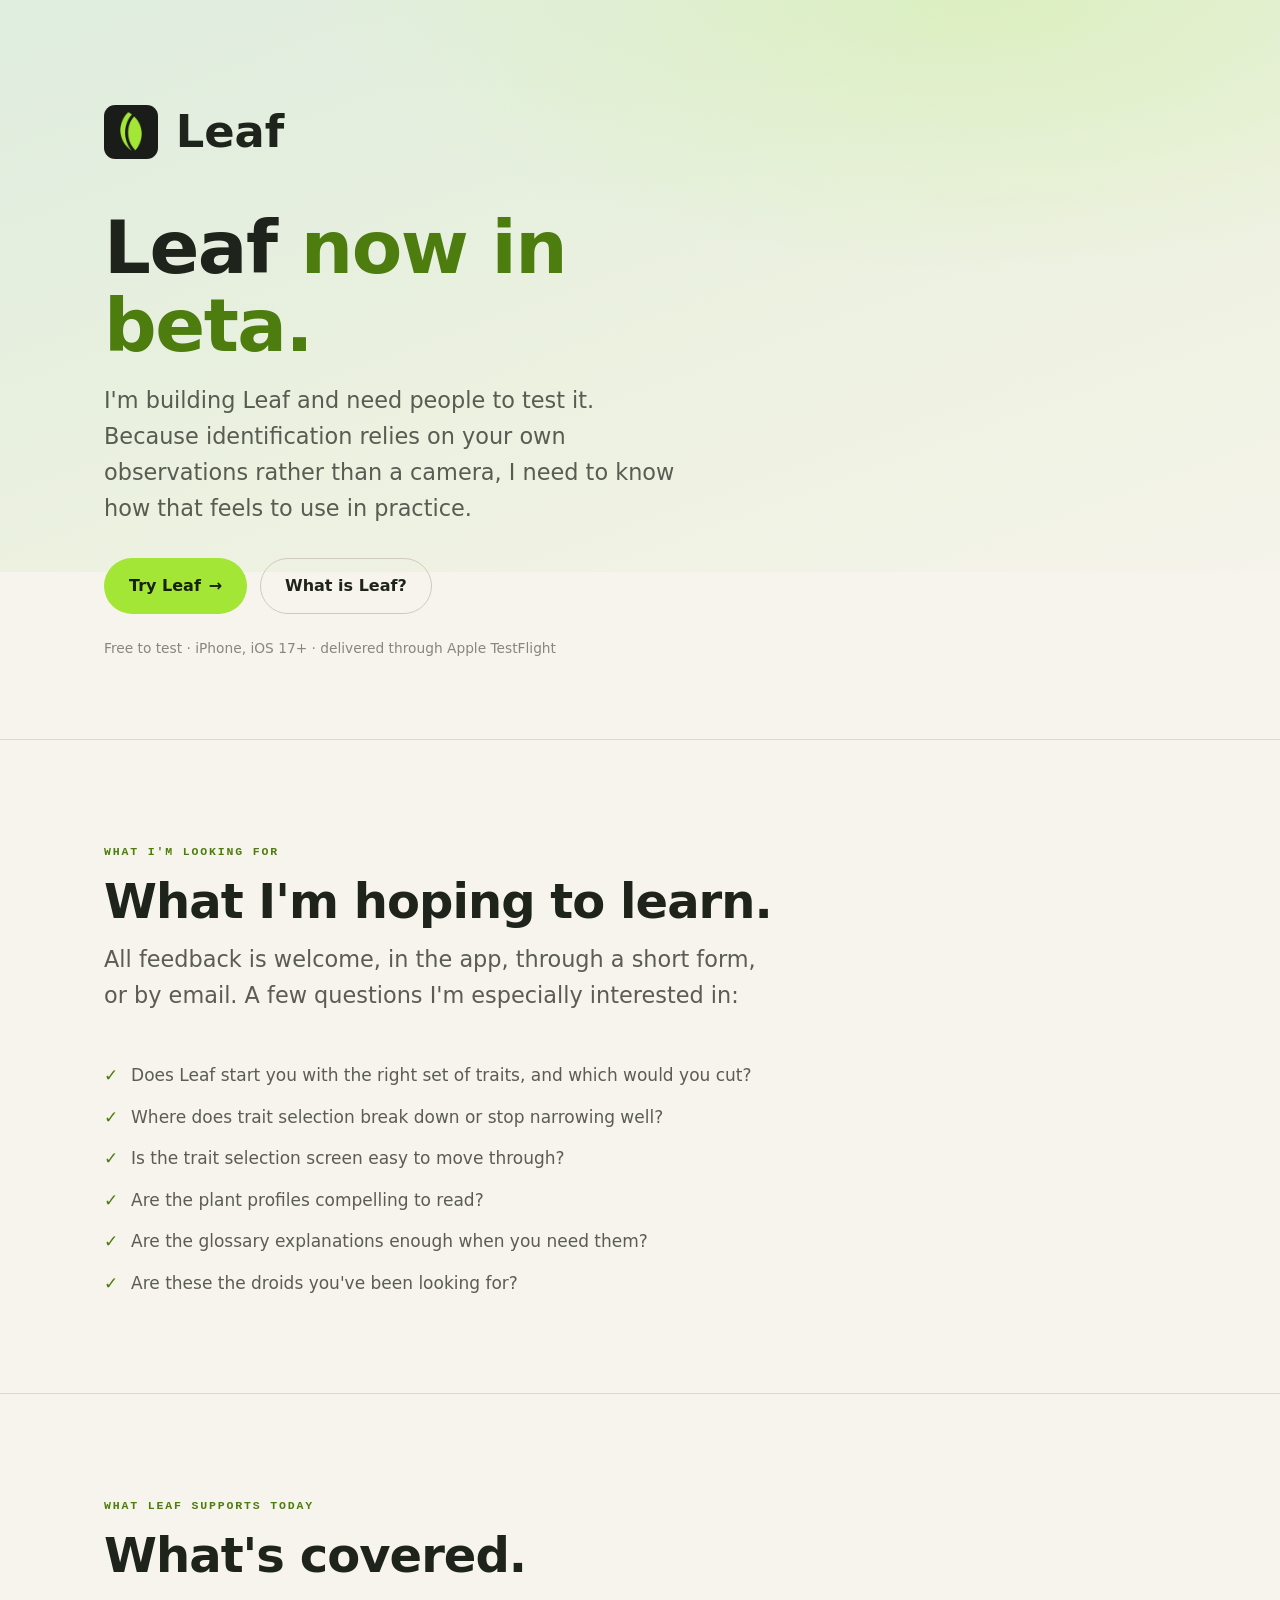
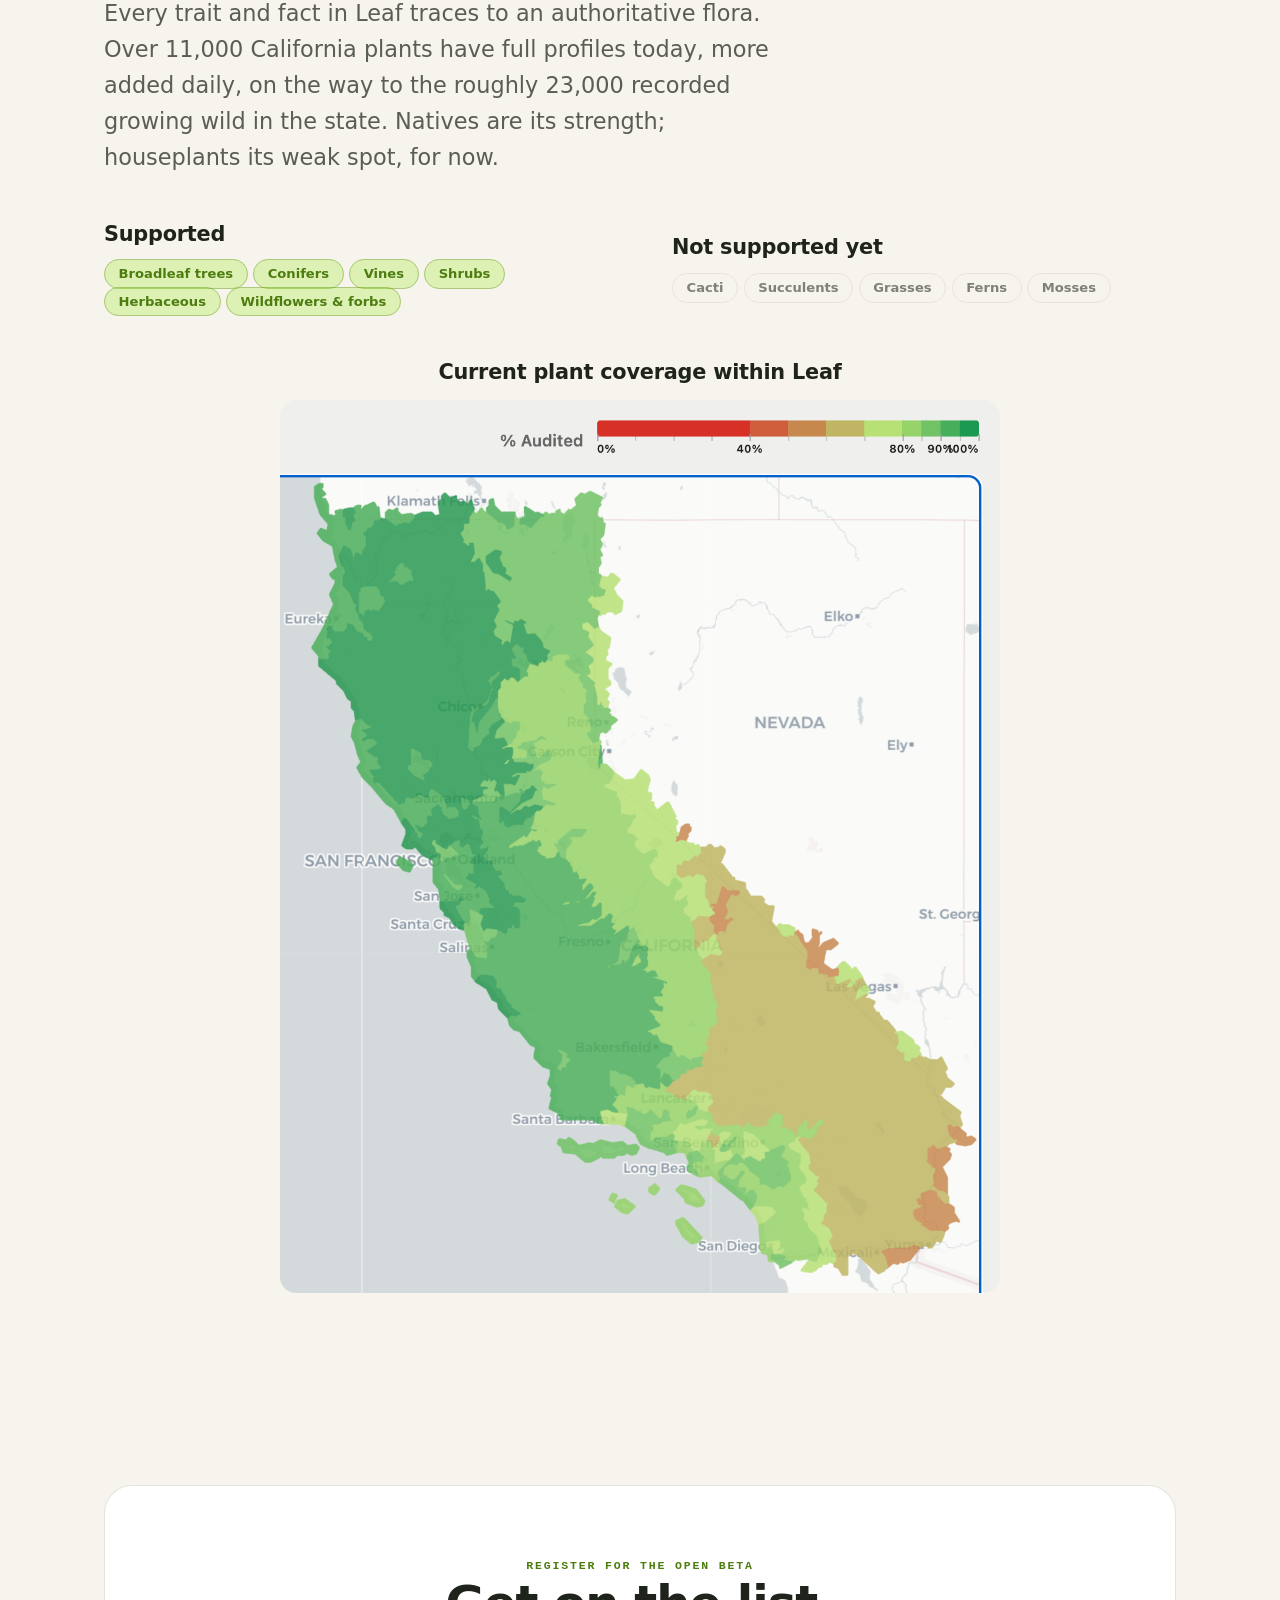
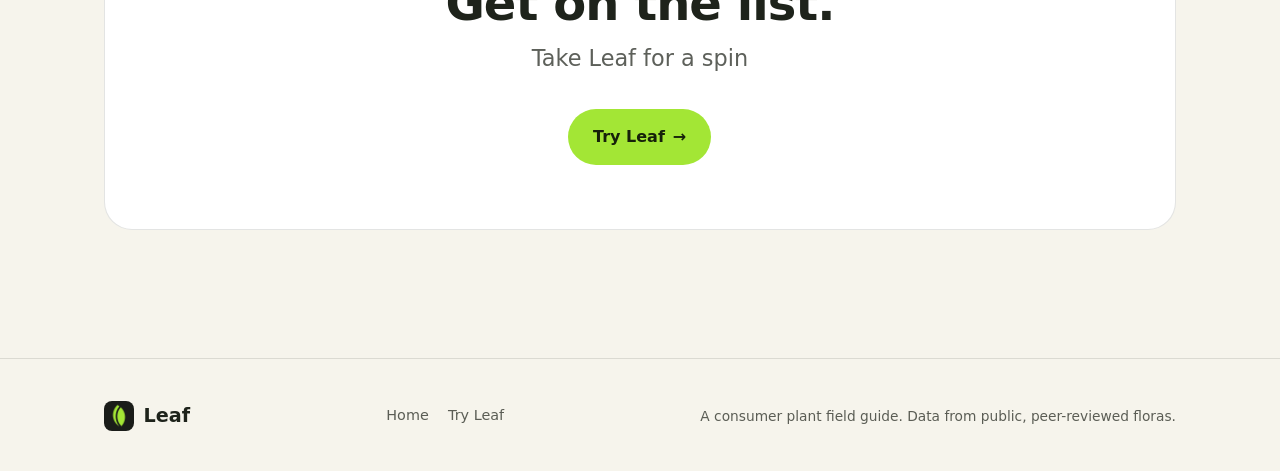
==== beta.html @ 756c7b7b "Update title and call-to-action on beta page" ====
<!doctype html>
<html lang="en">
<head>
<meta charset="utf-8">
<meta name="viewport" content="width=device-width, initial-scale=1">
<title>Leaf Beta</title>
<meta name="description" content="The Leaf beta program. Closed beta is underway now; register for the open beta to be among the first to try Leaf, the location-first plant field guide for California.">
<meta property="og:title" content="Leaf Beta">
<meta property="og:type" content="website">
<link rel="icon" href="leaf-icon.png">
<link rel="apple-touch-icon" href="leaf-icon.png">
<link rel="stylesheet" href="style.css">
</head>
<body>

<header class="hero">
  <div class="wrap">
    <div class="hero-copy" style="max-width: 62ch;">
      <a class="brand hero-brand" href="index.html"><img src="leaf-icon.png" alt=""> Leaf</a>
      <h1>Leaf <span class="em">now in beta.</span></h1>
      <p class="lede">I'm building Leaf and need people to test it. Because identification relies on your own observations rather than a camera, I need to know how that feels to use in practice.</p>
      <div class="hero-cta">
        <a class="btn btn-primary" href="https://forms.gle/doxMxGXL4VbNK1e19" target="_blank" rel="noopener">Try Leaf <span class="arrow">&rarr;</span></a>
        <a class="btn btn-ghost" href="index.html">What is Leaf?</a>
      </div>
      <p class="hero-note">Free to test &middot; iPhone, iOS 17+ &middot; delivered through Apple TestFlight</p>
    </div>
  </div>
</header>




<hr class="divider">

<!-- WHAT I'M LOOKING FOR -->
<section class="section">
  <div class="wrap">
    <div class="section-head reveal">
      <span class="eyebrow">What I'm looking for</span>
      <h2>What I'm hoping to learn.</h2>
      <p class="lede">All feedback is welcome, in the app, through a short form, or by email. A few questions I'm especially interested in:</p>
    </div>
    <ul class="badge-list reveal">
      <li><span class="tick">&#10003;</span> Does Leaf start you with the right set of traits, and which would you cut?</li>
      <li><span class="tick">&#10003;</span> Where does trait selection break down or stop narrowing well?</li>
      <li><span class="tick">&#10003;</span> Is the trait selection screen easy to move through?</li>
      <li><span class="tick">&#10003;</span> Are the plant profiles compelling to read?</li>
      <li><span class="tick">&#10003;</span> Are the glossary explanations enough when you need them?</li>
      <li><span class="tick">&#10003;</span> Are these the droids you've been looking for?</li>
    </ul>
  </div>
</section>

<hr class="divider">

<!-- WHAT LEAF SUPPORTS -->
<section class="section">
  <div class="wrap">
    <div class="section-head reveal">
      <span class="eyebrow">What Leaf supports today</span>
      <h2>What's covered.</h2>
      <p class="lede">Every trait and fact in Leaf traces to an authoritative flora. Over 11,000 California plants have full profiles today, more added daily, on the way to the roughly 23,000 recorded growing wild in the state. Natives are its strength; houseplants its weak spot, for now.</p>
    </div>
    <div class="split">
      <div class="reveal">
        <h3 style="margin-bottom: 0.9rem;">Supported</h3>
        <div class="tags">
          <span class="tag on">Broadleaf trees</span>
          <span class="tag on">Conifers</span>
          <span class="tag on">Vines</span>
          <span class="tag on">Shrubs</span>
          <span class="tag on">Herbaceous</span>
          <span class="tag on">Wildflowers &amp; forbs</span>
        </div>
      </div>
      <div class="reveal">
        <h3 style="margin-bottom: 0.9rem;">Not supported yet</h3>
        <div class="tags">
          <span class="tag off">Cacti</span>
          <span class="tag off">Succulents</span>
          <span class="tag off">Grasses</span>
          <span class="tag off">Ferns</span>
          <span class="tag off">Mosses</span>
        </div>
      </div>
    </div>

    <div class="reveal" style="margin-top: 3rem; text-align: center;">
      <h3 style="margin-bottom: 1rem;">Current plant coverage within Leaf</h3>
      <img src="Leaf-coverage-July23.png" alt="Map of current Leaf plant coverage across California" style="max-width: 720px; width: 100%; margin: 0 auto; border-radius: 16px;">
    </div>
  </div>
</section>

<!-- REGISTER CTA -->
<section class="section cta-band">
  <div class="wrap">
    <div class="inner reveal">
      <span class="eyebrow">Register for the open beta</span>
      <h2>Get on the list.</h2>
      <p class="lede">Take Leaf for a spin</p>
      <div class="hero-cta">
        <a class="btn btn-primary" href="https://forms.gle/doxMxGXL4VbNK1e19" target="_blank" rel="noopener">Try Leaf <span class="arrow">&rarr;</span></a>
      </div>
    </div>
  </div>
</section>

<footer class="footer">
  <div class="wrap">
    <a class="brand" href="index.html"><img src="leaf-icon.png" alt="Leaf"> Leaf</a>
    <div class="flinks">
      <a href="index.html">Home</a>
      <a href="https://forms.gle/doxMxGXL4VbNK1e19" target="_blank" rel="noopener">Try Leaf</a>
    </div>
    <span class="muted">A consumer plant field guide. Data from public, peer-reviewed floras.</span>
  </div>
</footer>

<script>
  const io = new IntersectionObserver((entries) => {
    entries.forEach(e => { if (e.isIntersecting) { e.target.classList.add('in'); io.unobserve(e.target); } });
  }, { threshold: 0.12 });
  document.querySelectorAll('.reveal').forEach(el => io.observe(el));
</script>
</body>
</html>
---- style.css ----
/* Leaf — Verdant design system, web edition, light theme.
   Palette drawn from the app's DESIGN.md (Deep Loam / Unbleached Paper / Lime),
   inverted: Unbleached Paper background, Deep Loam ink. */

:root {
  --loam: #f6f4ec;          /* Unbleached Paper - background */
  --loam-2: #f6f4ec00;      /* transparent helper */
  --moss: #ffffff;          /* surface */
  --moss-2: #efece1;        /* elevated */
  --paper: #1e231b;         /* Deep Loam - text */
  --paper-70: rgba(30, 35, 27, 0.72);
  --paper-46: rgba(30, 35, 27, 0.52);
  --lime: #a3e635;          /* accent fills */
  --lime-ink: #16210a;      /* text on lime */
  --fern: #4d7c0f;          /* accent text on light */
  --border: #cfcaba;
  --border-soft: rgba(30, 35, 27, 0.12);

  /* Place-hero gradient, lightened to a sage wash */
  --teal-1: #dcebdf;
  --teal-2: #e4efe1;
  --teal-3: #ecf1e2;

  /* semantic attribute tones */
  --native: #a3e635;
  --flowering: #d98fc0;
  --edible: #8fb07a;
  --medicinal: #b47bd4;
  --invasive: #e0a23c;
  --rare: #7c94c8;

  --maxw: 1120px;
  --radius: 28px;
  --radius-sm: 18px;

  --display: ui-rounded, "SF Pro Rounded", -apple-system, system-ui, "Segoe UI", sans-serif;
  --body: -apple-system, BlinkMacSystemFont, system-ui, "Segoe UI", Roboto, Helvetica, sans-serif;
}

* { box-sizing: border-box; margin: 0; padding: 0; }
html { scroll-behavior: smooth; -webkit-text-size-adjust: 100%; }

body {
  font-family: var(--body);
  background: var(--loam);
  color: var(--paper);
  line-height: 1.6;
  font-size: 17px;
  -webkit-font-smoothing: antialiased;
  overflow-x: hidden;
}

@media (prefers-reduced-motion: reduce) {
  html { scroll-behavior: auto; }
  .reveal { opacity: 1 !important; transform: none !important; }
}

a { color: inherit; text-decoration: none; }
img { max-width: 100%; display: block; }

.wrap { width: 100%; max-width: var(--maxw); margin: 0 auto; padding: 0 24px; }

/* ---------- type ---------- */
h1, h2, h3, .display { font-family: var(--display); font-weight: 700; letter-spacing: -0.02em; line-height: 1.05; }
h1 { font-size: clamp(2.6rem, 7vw, 4.6rem); }
h2 { font-size: clamp(2rem, 4.5vw, 3rem); }
h3 { font-size: 1.3rem; letter-spacing: -0.01em; }
.eyebrow {
  font-family: ui-monospace, "SF Mono", Menlo, monospace;
  font-size: 0.72rem; font-weight: 600; letter-spacing: 0.16em; text-transform: uppercase;
  color: var(--fern);
}
.lede { font-size: clamp(1.1rem, 2.3vw, 1.4rem); color: var(--paper-70); max-width: 60ch; }
.muted { color: var(--paper-70); }
.prose { max-width: 62ch; }
.prose p + p { margin-top: 1rem; }

/* ---------- buttons ---------- */
.btn {
  display: inline-flex; align-items: center; gap: 0.5rem;
  font-family: var(--display); font-weight: 600; font-size: 1rem;
  padding: 0.9rem 1.5rem; border-radius: 999px; border: 1px solid transparent;
  cursor: pointer; transition: transform 0.18s cubic-bezier(0.2,0.8,0.2,1), background 0.18s, border-color 0.18s;
  will-change: transform;
}
.btn:active { transform: scale(0.97); }
.btn-primary { background: var(--lime); color: var(--lime-ink); }
.btn-primary:hover { background: #b6f04f; }
.btn-ghost { background: transparent; color: var(--paper); border-color: var(--border); }
.btn-ghost:hover { border-color: var(--paper-46); }
.btn .arrow { transition: transform 0.18s; }
.btn:hover .arrow { transform: translateX(3px); }

/* ---------- brand ---------- */
.brand { display: flex; align-items: center; gap: 0.6rem; font-family: var(--display); font-weight: 700; font-size: 1.2rem; }
.brand img { width: 30px; height: 30px; border-radius: 8px; }
.hero-brand { width: fit-content; font-size: clamp(2rem, 5vw, 2.8rem); gap: 0.4em; margin-bottom: clamp(1.8rem, 4vw, 2.6rem); }
.hero-brand img { width: 1.2em; height: 1.2em; border-radius: 0.25em; }

/* ---------- hero ---------- */
.hero { position: relative; overflow: hidden; padding: clamp(3rem, 8vw, 6rem) 0 clamp(3rem, 7vw, 5rem); }
.hero::before {
  content: ""; position: absolute; inset: -20% -10% auto -10%; height: 720px; z-index: 0;
  background:
    radial-gradient(60% 55% at 72% 20%, rgba(163, 230, 53, 0.16), transparent 70%),
    linear-gradient(160deg, var(--teal-1), var(--teal-3) 60%, var(--loam));
  filter: saturate(115%);
}
.hero .wrap { position: relative; z-index: 1; display: grid; grid-template-columns: 1.15fr 0.85fr; gap: clamp(2rem, 5vw, 4rem); align-items: center; }
.hero-copy .eyebrow { display: inline-block; margin-bottom: 1.1rem; }
.hero-copy h1 { margin-bottom: 1.2rem; }
.hero-copy h1 .em { color: var(--fern); }
.hero-copy .lede { margin-bottom: 2rem; }
.hero-cta { display: flex; flex-wrap: wrap; gap: 0.8rem; }
.hero-note { margin-top: 1.4rem; font-size: 0.86rem; color: var(--paper-46); }
@media (max-width: 860px) {
  .hero .wrap { grid-template-columns: 1fr; }
  .hero-mock { order: -1; margin: 0 auto; }
}

/* ---------- phone mockup (CSS only) ---------- */
.hero-mock { justify-self: center; }
.phone {
  width: 268px; border-radius: 42px; padding: 12px;
  background: linear-gradient(#2c312a, #1c1f1a);
  box-shadow: 0 32px 64px -28px rgba(30, 35, 27, 0.4), 0 0 0 1px rgba(255,255,255,0.06) inset;
}
.phone-img { display: block; width: 100%; height: auto; border-radius: 30px; }
.phone-screen {
  border-radius: 32px; overflow: hidden; background: linear-gradient(170deg, var(--teal-1), var(--teal-3) 55%, #0c211d);
  padding: 22px 16px 16px; height: 540px; position: relative;
}
.phone-screen::after { content: ""; position: absolute; inset: 0; background: radial-gradient(70% 40% at 80% 8%, rgba(163,230,53,0.14), transparent 65%); }
.mock-loc { font-family: ui-monospace, monospace; font-size: 0.6rem; letter-spacing: 0.14em; color: rgba(242,240,233,0.55); text-transform: uppercase; }
.mock-h { font-family: var(--display); font-weight: 700; font-size: 1.35rem; margin: 4px 0 2px; }
.mock-sub { font-size: 0.72rem; color: rgba(242,240,233,0.6); margin-bottom: 14px; }
.mock-chips { display: flex; gap: 6px; flex-wrap: wrap; margin-bottom: 14px; }
.chip { font-size: 0.62rem; font-weight: 600; padding: 4px 9px; border-radius: 999px; background: rgba(255,255,255,0.08); color: rgba(242,240,233,0.85); }
.chip.on { background: var(--lime); color: var(--lime-ink); }
.mock-row { display: flex; align-items: center; gap: 10px; padding: 9px 10px; border-radius: 14px; background: rgba(255,255,255,0.055); margin-bottom: 7px; position: relative; z-index: 1; }
.mock-thumb { width: 34px; height: 34px; border-radius: 9px; flex: none; }
.mock-name { font-size: 0.78rem; font-weight: 600; }
.mock-latin { font-size: 0.64rem; font-style: italic; color: rgba(242,240,233,0.55); }
.mock-dot { width: 8px; height: 8px; border-radius: 50%; margin-left: auto; }

/* ---------- generic sections ---------- */
.section { padding: clamp(3.5rem, 8vw, 6rem) 0; }
.section-head { max-width: 62ch; margin-bottom: 3rem; }
.section-head .eyebrow { display: inline-block; margin-bottom: 0.9rem; }
.section-head h2 { margin-bottom: 1rem; }
.divider { border: none; border-top: 1px solid var(--border-soft); }

/* feature list — asymmetric, not identical cards */
.features { display: grid; grid-template-columns: repeat(2, 1fr); gap: 18px; }
.feature {
  background: var(--moss); border: 1px solid var(--border-soft); border-radius: var(--radius);
  padding: 1.8rem; position: relative; overflow: hidden;
}
.feature.wide { grid-column: 1 / -1; }
.feature .ficon {
  width: 46px; height: 46px; border-radius: 13px; display: grid; place-items: center;
  font-size: 1.4rem; margin-bottom: 1.1rem; background: rgba(163,230,53,0.28);
}
.feature h3 { margin-bottom: 0.5rem; }
.feature p { color: var(--paper-70); font-size: 0.98rem; }
@media (max-width: 680px) { .features { grid-template-columns: 1fr; } }

/* steps */
.steps { display: grid; grid-template-columns: repeat(4, 1fr); gap: 16px; counter-reset: step; }
.step { padding: 1.4rem 0; }
.step .num {
  font-family: var(--display); font-weight: 700; font-size: 1rem; color: var(--lime-ink);
  width: 34px; height: 34px; border-radius: 10px; background: var(--lime); display: grid; place-items: center; margin-bottom: 1rem;
}
.step h3 { font-size: 1.05rem; margin-bottom: 0.4rem; }
.step p { color: var(--paper-70); font-size: 0.92rem; }
@media (max-width: 780px) { .steps { grid-template-columns: 1fr 1fr; } }
@media (max-width: 460px) { .steps { grid-template-columns: 1fr; } }

/* trust / split */
.split { display: grid; grid-template-columns: 1fr 1fr; gap: clamp(2rem,5vw,4rem); align-items: center; }
@media (max-width: 780px) { .split { grid-template-columns: 1fr; } }
.badge-list { list-style: none; display: grid; gap: 0.9rem; margin-top: 1.5rem; }
.badge-list li { display: flex; gap: 0.8rem; align-items: flex-start; color: var(--paper-70); }
.badge-list .tick { color: var(--fern); font-weight: 700; flex: none; }

/* scope callout */
.scope {
  background: linear-gradient(150deg, var(--teal-1), var(--teal-3));
  border: 1px solid var(--border-soft); border-radius: var(--radius);
  padding: clamp(2rem, 5vw, 3.2rem);
}
.scope h2 { margin-bottom: 0.8rem; }
.scope .tags { display: flex; flex-wrap: wrap; gap: 8px; margin-top: 1.4rem; }
.tag { font-size: 0.82rem; font-weight: 600; padding: 0.4rem 0.85rem; border-radius: 999px; background: rgba(30,35,27,0.05); border: 1px solid var(--border-soft); }
.tag.off { opacity: 0.55; background: transparent; }
.tag.on { background: rgba(163,230,53,0.3); border-color: rgba(77,124,15,0.35); color: var(--fern); }

/* cta band */
.cta-band { text-align: center; }
.cta-band .inner {
  background: var(--moss); border: 1px solid var(--border-soft); border-radius: var(--radius);
  padding: clamp(2.6rem, 6vw, 4rem);
}
.cta-band h2 { margin-bottom: 0.8rem; }
.cta-band .lede { margin: 0 auto 2rem; }
.cta-band .hero-cta { justify-content: center; }

/* faq */
.faq { display: grid; gap: 14px; }
.faq details {
  background: var(--moss); border: 1px solid var(--border-soft); border-radius: var(--radius-sm); padding: 1.2rem 1.4rem;
}
.faq summary { font-family: var(--display); font-weight: 600; font-size: 1.05rem; cursor: pointer; list-style: none; display: flex; justify-content: space-between; align-items: center; }
.faq summary::-webkit-details-marker { display: none; }
.faq summary::after { content: "+"; color: var(--fern); font-size: 1.4rem; font-weight: 400; }
.faq details[open] summary::after { content: "\2013"; }
.faq p { color: var(--paper-70); margin-top: 0.8rem; font-size: 0.96rem; }

/* footer */
.footer { border-top: 1px solid var(--border-soft); padding: 2.6rem 0; margin-top: 2rem; }
.footer .wrap { display: flex; flex-wrap: wrap; gap: 1rem; justify-content: space-between; align-items: center; }
.footer .muted { font-size: 0.86rem; }
.footer .flinks { display: flex; gap: 1.2rem; font-size: 0.9rem; }
.footer .flinks a { color: var(--paper-70); }
.footer .flinks a:hover { color: var(--paper); }

/* ---------- screenshots gallery ---------- */
.screens { padding-bottom: clamp(2.5rem, 6vw, 4rem); }
.screens .section-head { margin-bottom: 1.5rem; }
.shots-scroller {
  overflow-x: auto; -webkit-overflow-scrolling: touch;
  scroll-snap-type: x proximity; scrollbar-width: none;
  padding: 1.5rem 0 1rem;
}
.shots-scroller::-webkit-scrollbar { display: none; }
.shots {
  display: flex; align-items: flex-start; gap: 26px; width: max-content;
  margin: 0 auto;
  padding: 0 max(24px, calc((100vw - var(--maxw)) / 2 + 24px));
}
.shot { flex: none; scroll-snap-align: center; margin: 0; }
.shot:nth-child(even) { margin-top: 2.2rem; }
.phone-sm { width: 216px; border-radius: 36px; padding: 10px; }
.phone-sm .phone-img { border-radius: 27px; }
.shot figcaption {
  max-width: 216px; margin: 1rem auto 0; text-align: center;
  font-size: 0.85rem; line-height: 1.45; color: var(--paper-70);
}
@media (max-width: 560px) {
  .shot:nth-child(even) { margin-top: 0; }
  .phone-sm { width: 200px; }
  .shot figcaption { max-width: 200px; }
}

/* scroll reveal */
.reveal { opacity: 0; transform: translateY(18px); transition: opacity 0.7s cubic-bezier(0.2,0.8,0.2,1), transform 0.7s cubic-bezier(0.2,0.8,0.2,1); }
.reveal.in { opacity: 1; transform: none; }
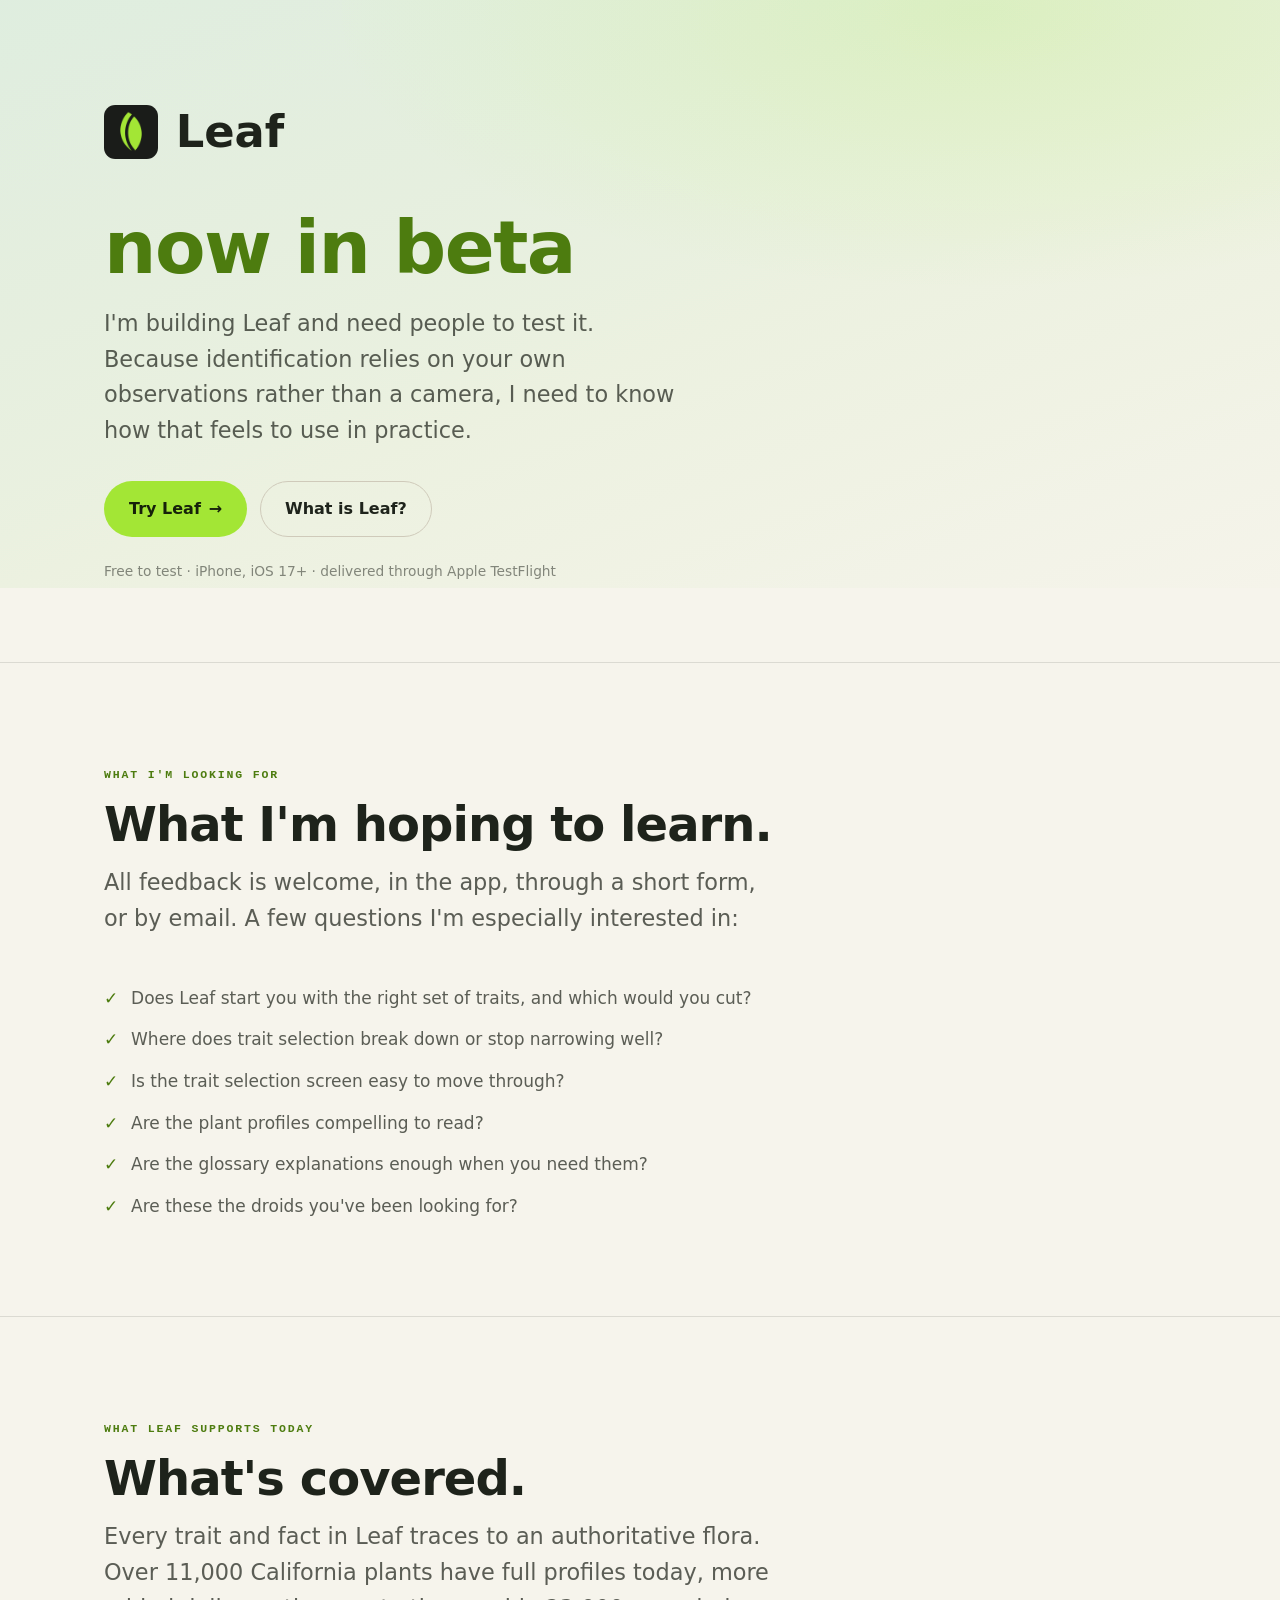
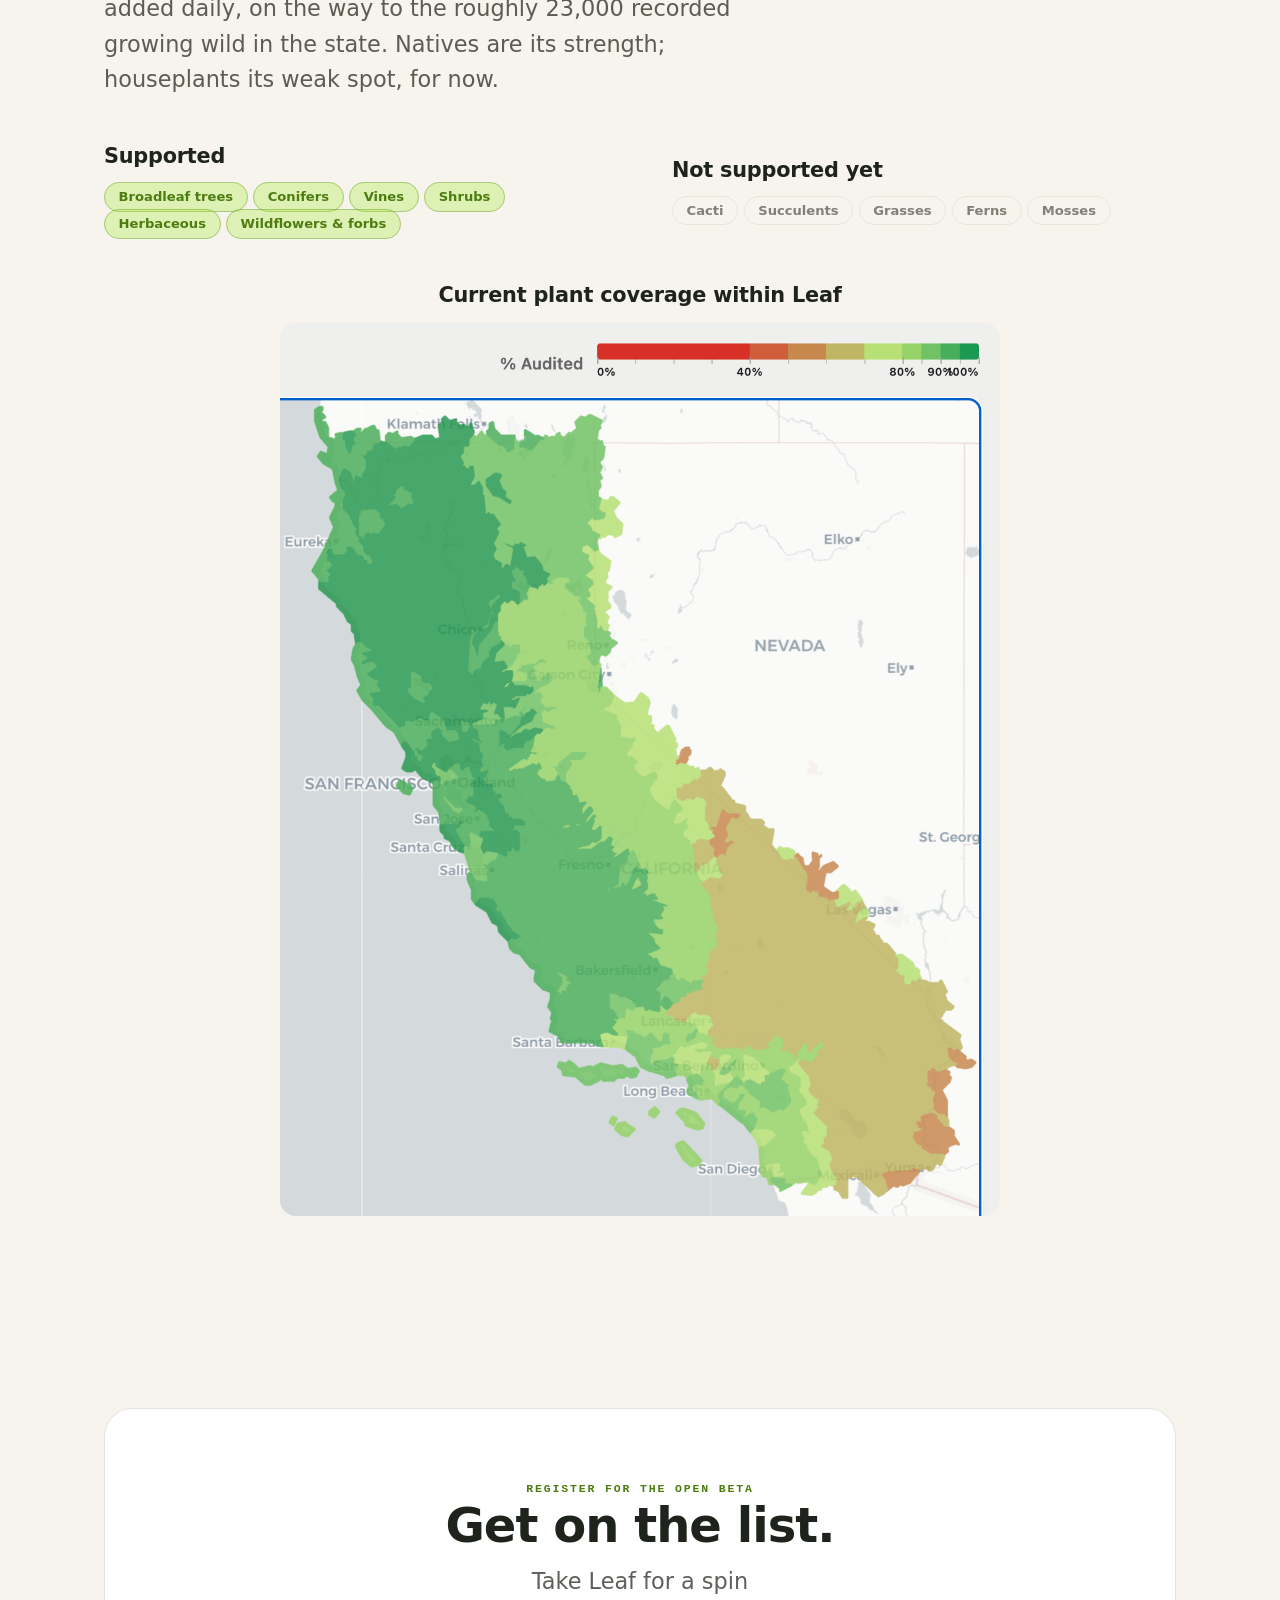
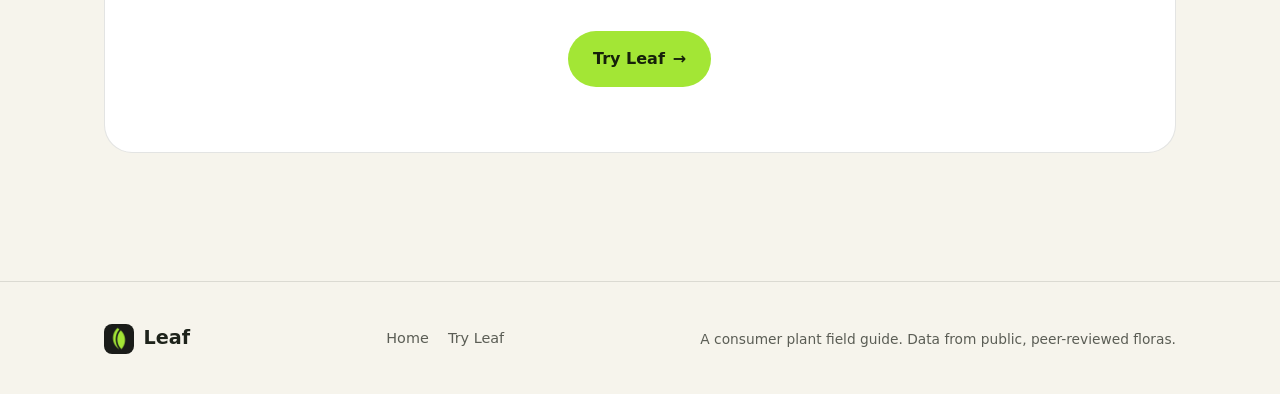
==== commit 31244656: "Remove 'Leaf' from header and adjust styling" ====
--- a/beta.html
+++ b/beta.html
@@ -17,7 +17,7 @@
   <div class="wrap">
     <div class="hero-copy" style="max-width: 62ch;">
       <a class="brand hero-brand" href="index.html"><img src="leaf-icon.png" alt=""> Leaf</a>
-      <h1>Leaf <span class="em">now in beta.</span></h1>
+      <h1><span class="em">now in beta</span></h1>
       <p class="lede">I'm building Leaf and need people to test it. Because identification relies on your own observations rather than a camera, I need to know how that feels to use in practice.</p>
       <div class="hero-cta">
         <a class="btn btn-primary" href="https://forms.gle/doxMxGXL4VbNK1e19" target="_blank" rel="noopener">Try Leaf <span class="arrow">&rarr;</span></a>
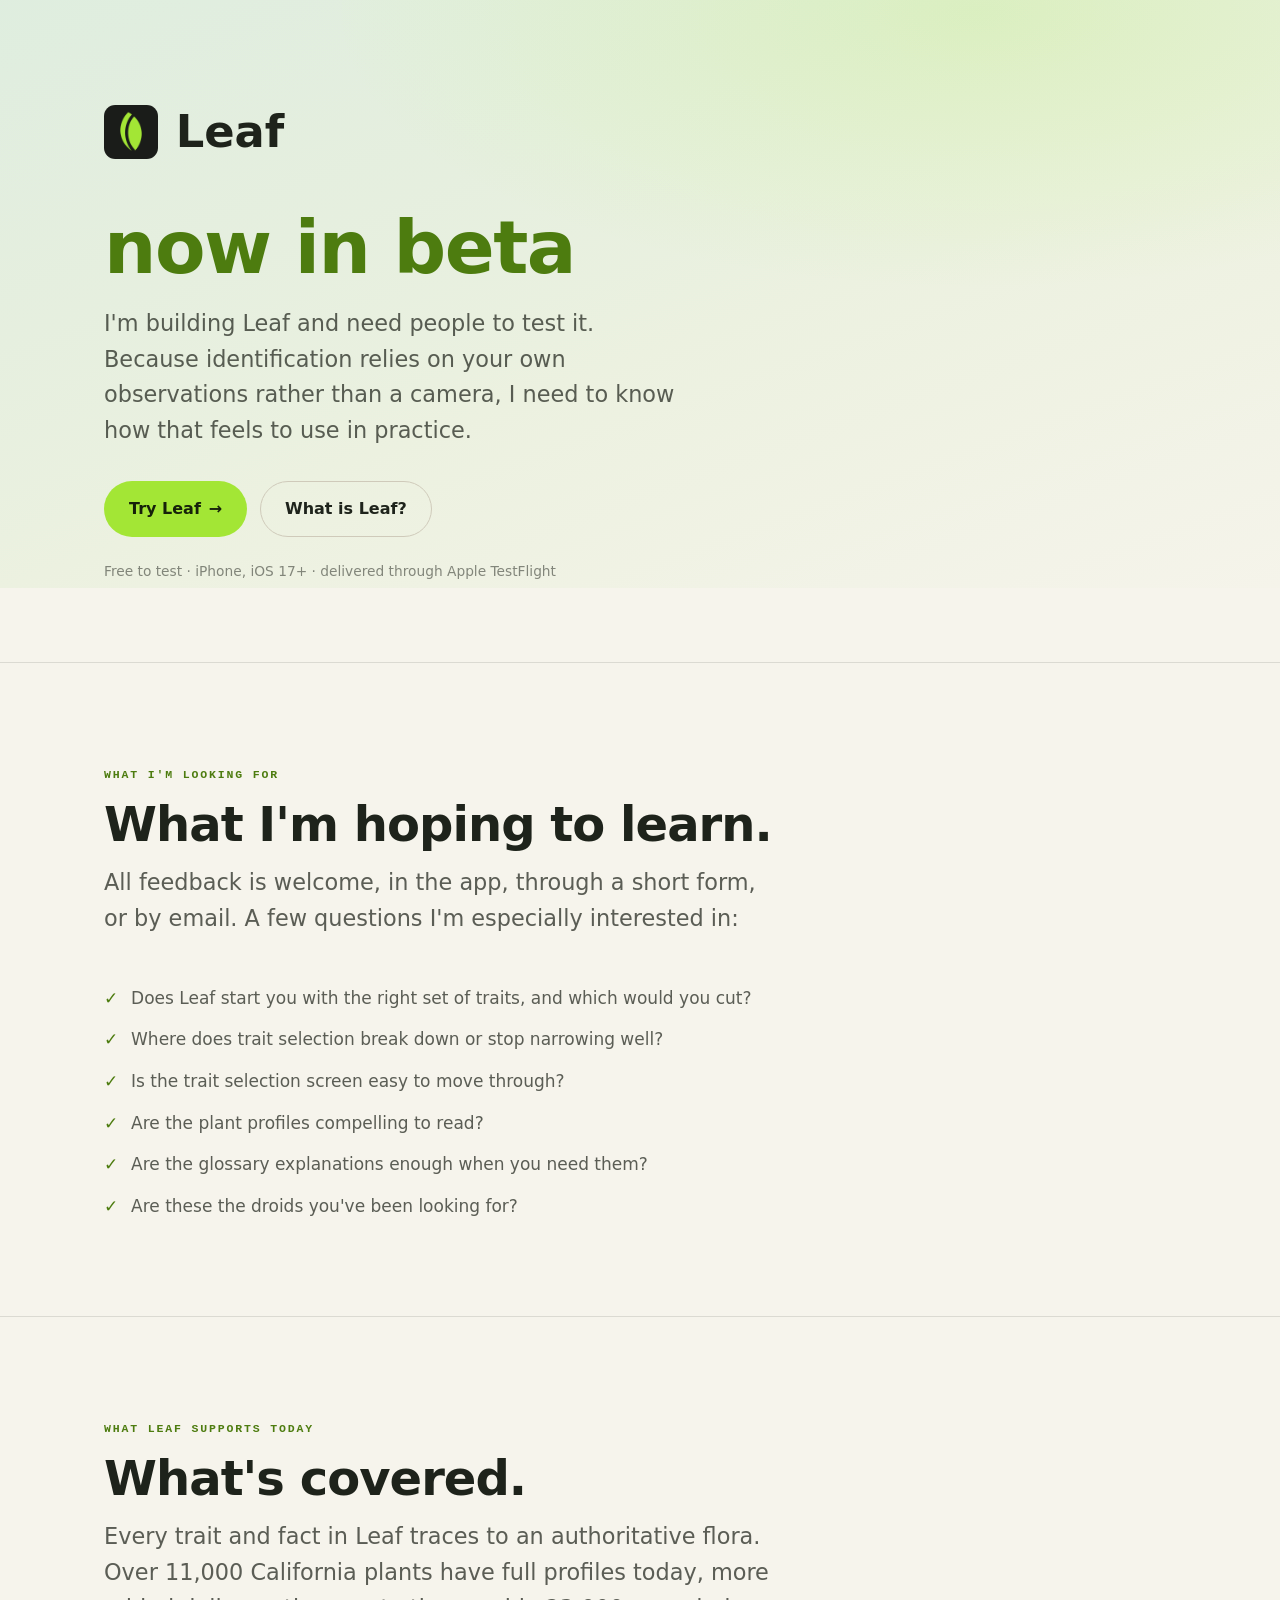
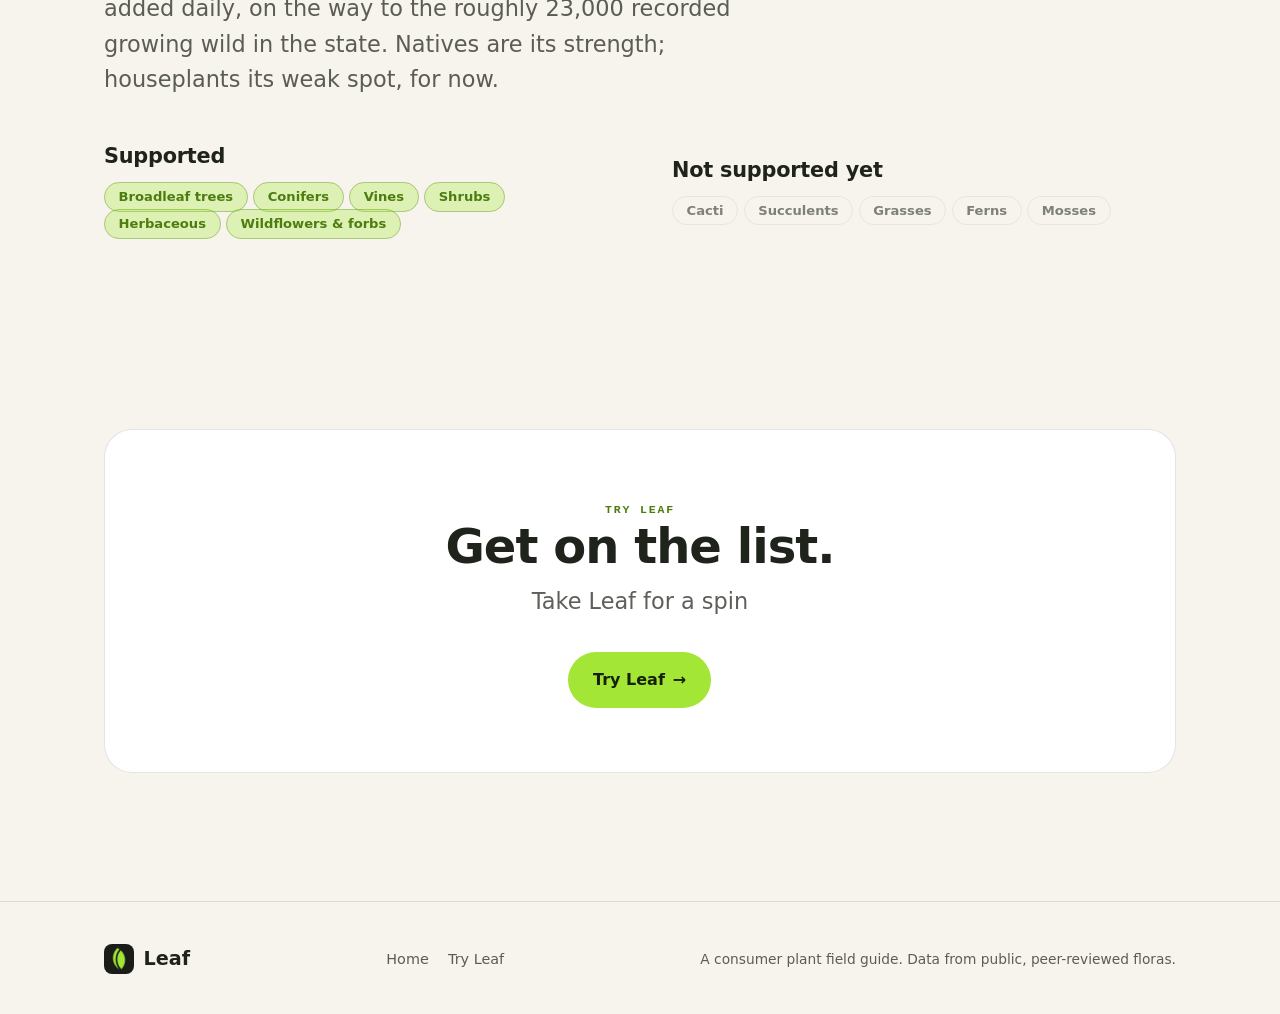
==== commit 65fa6dde: "Update beta.html to change CTA text" ====
--- a/beta.html
+++ b/beta.html
@@ -86,10 +86,6 @@
       </div>
     </div>
 
-    <div class="reveal" style="margin-top: 3rem; text-align: center;">
-      <h3 style="margin-bottom: 1rem;">Current plant coverage within Leaf</h3>
-      <img src="Leaf-coverage-July23.png" alt="Map of current Leaf plant coverage across California" style="max-width: 720px; width: 100%; margin: 0 auto; border-radius: 16px;">
-    </div>
   </div>
 </section>
 
@@ -97,7 +93,7 @@
 <section class="section cta-band">
   <div class="wrap">
     <div class="inner reveal">
-      <span class="eyebrow">Register for the open beta</span>
+      <span class="eyebrow">Try Leaf</span>
       <h2>Get on the list.</h2>
       <p class="lede">Take Leaf for a spin</p>
       <div class="hero-cta">
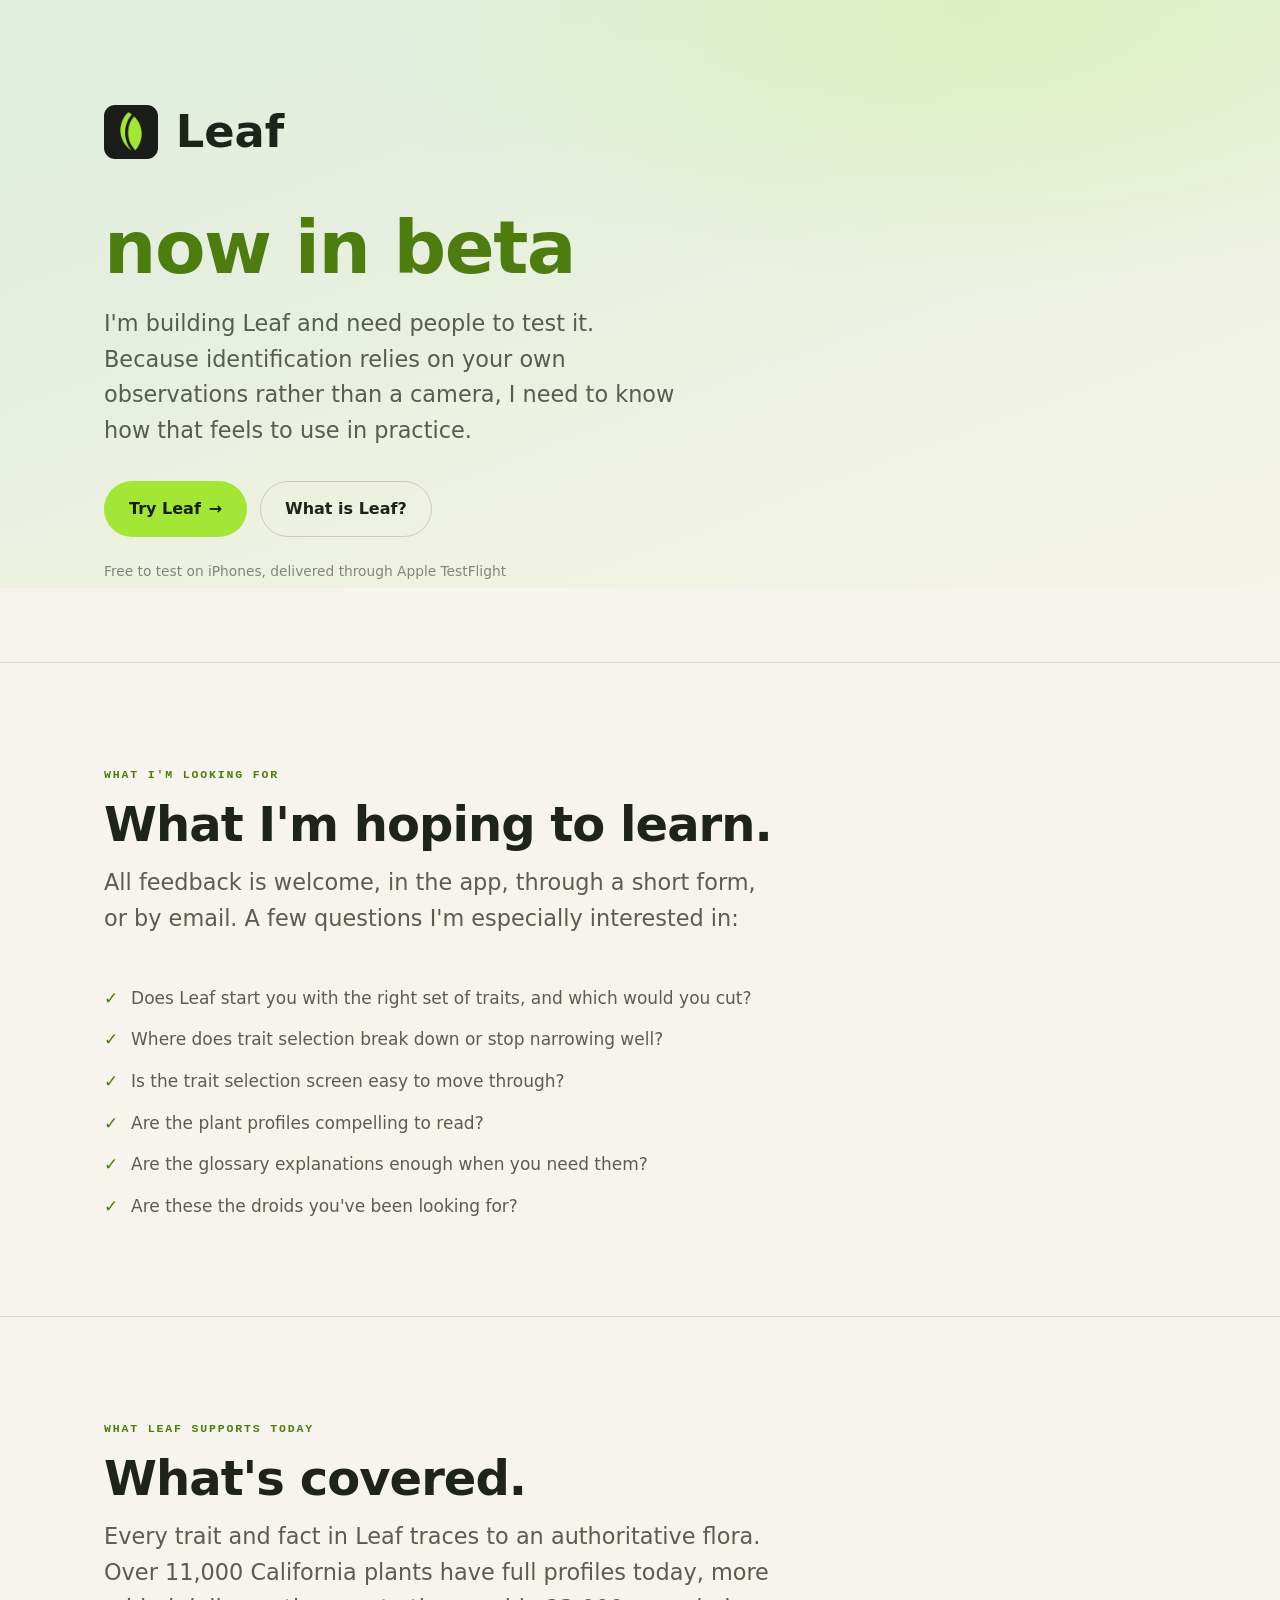
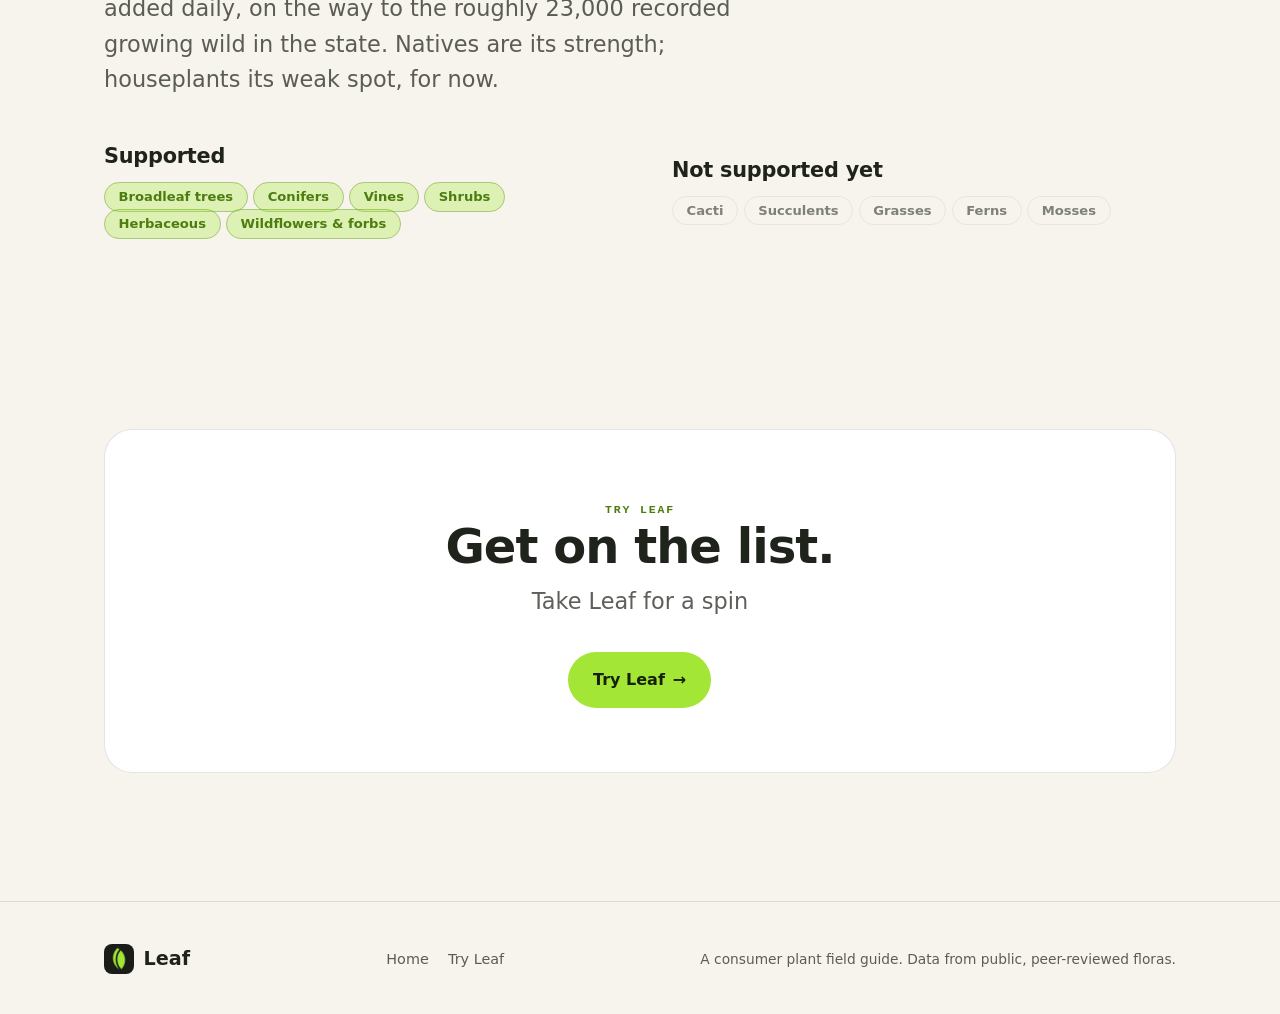
==== commit 5de412b9: "Update hero note text for clarity" ====
--- a/beta.html
+++ b/beta.html
@@ -23,7 +23,7 @@
         <a class="btn btn-primary" href="https://forms.gle/doxMxGXL4VbNK1e19" target="_blank" rel="noopener">Try Leaf <span class="arrow">&rarr;</span></a>
         <a class="btn btn-ghost" href="index.html">What is Leaf?</a>
       </div>
-      <p class="hero-note">Free to test &middot; iPhone, iOS 17+ &middot; delivered through Apple TestFlight</p>
+      <p class="hero-note">Free to test on iPhones, delivered through Apple TestFlight</p>
     </div>
   </div>
 </header>
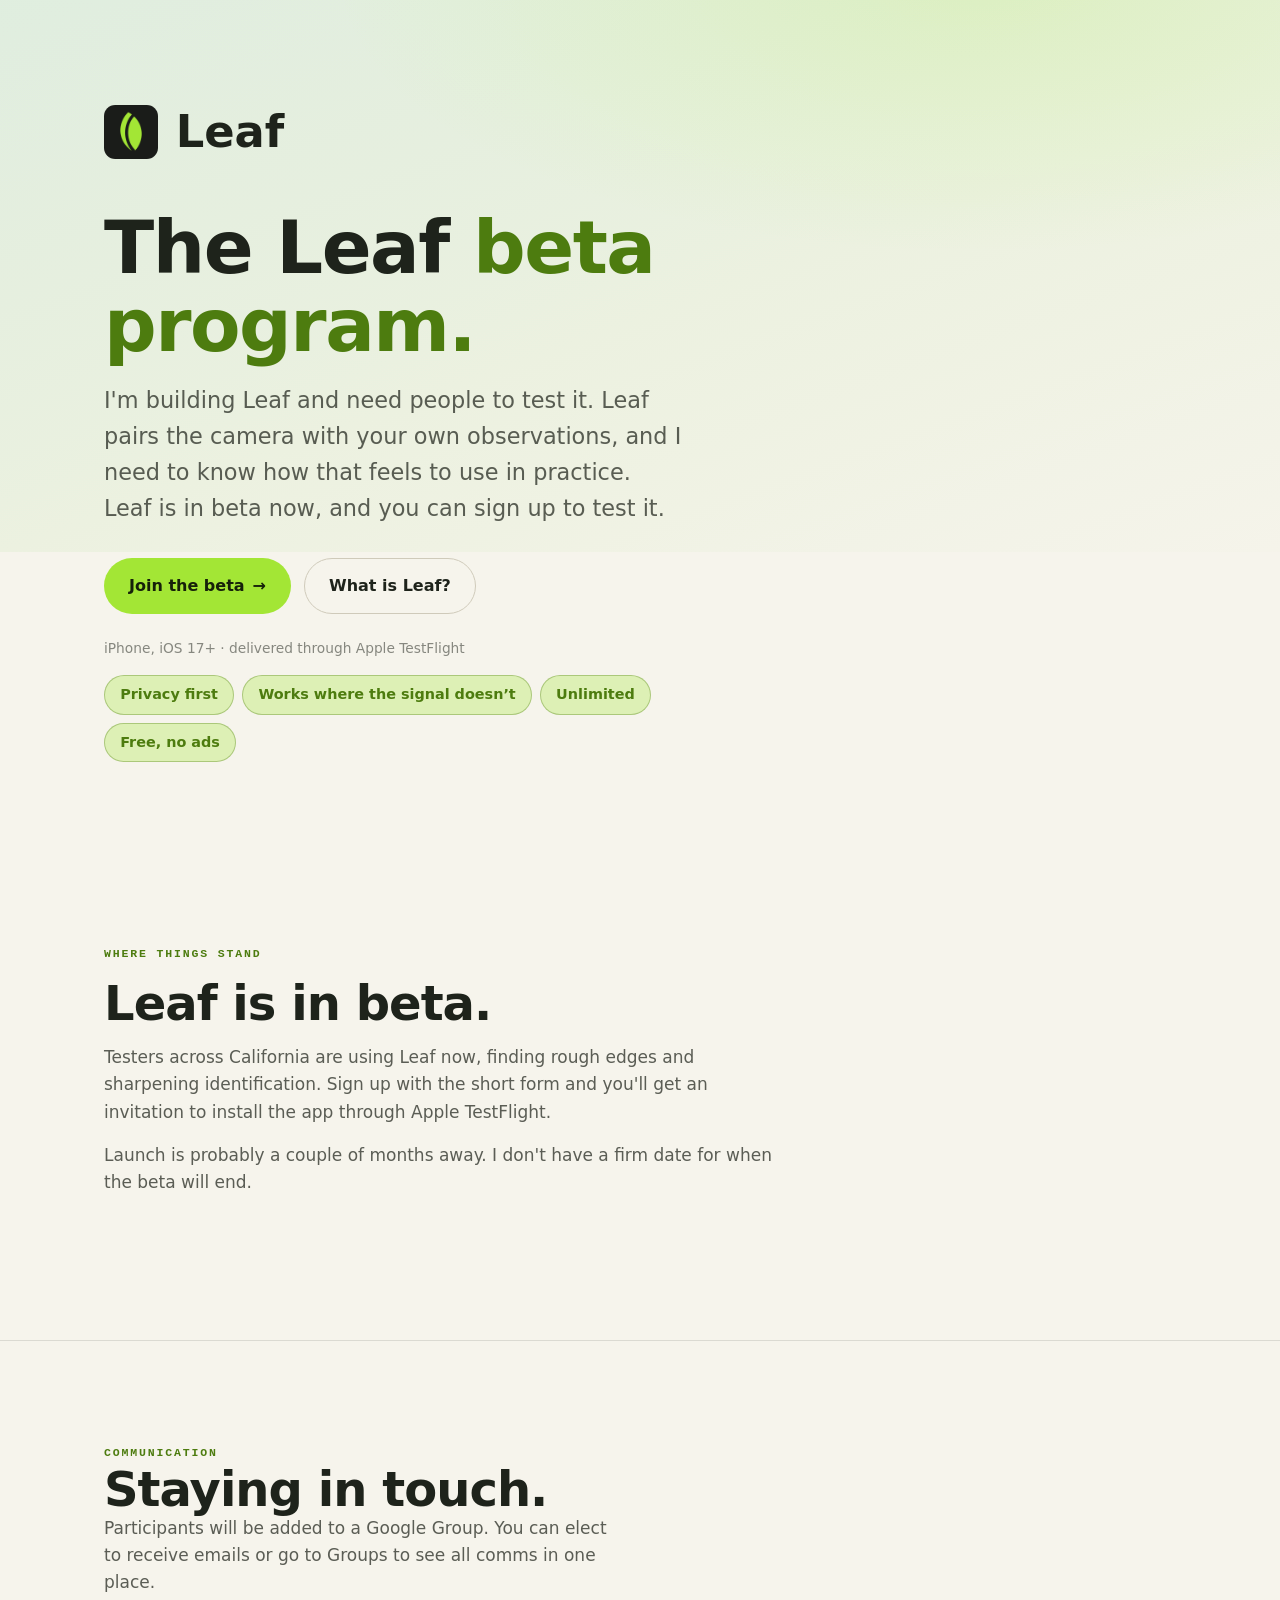
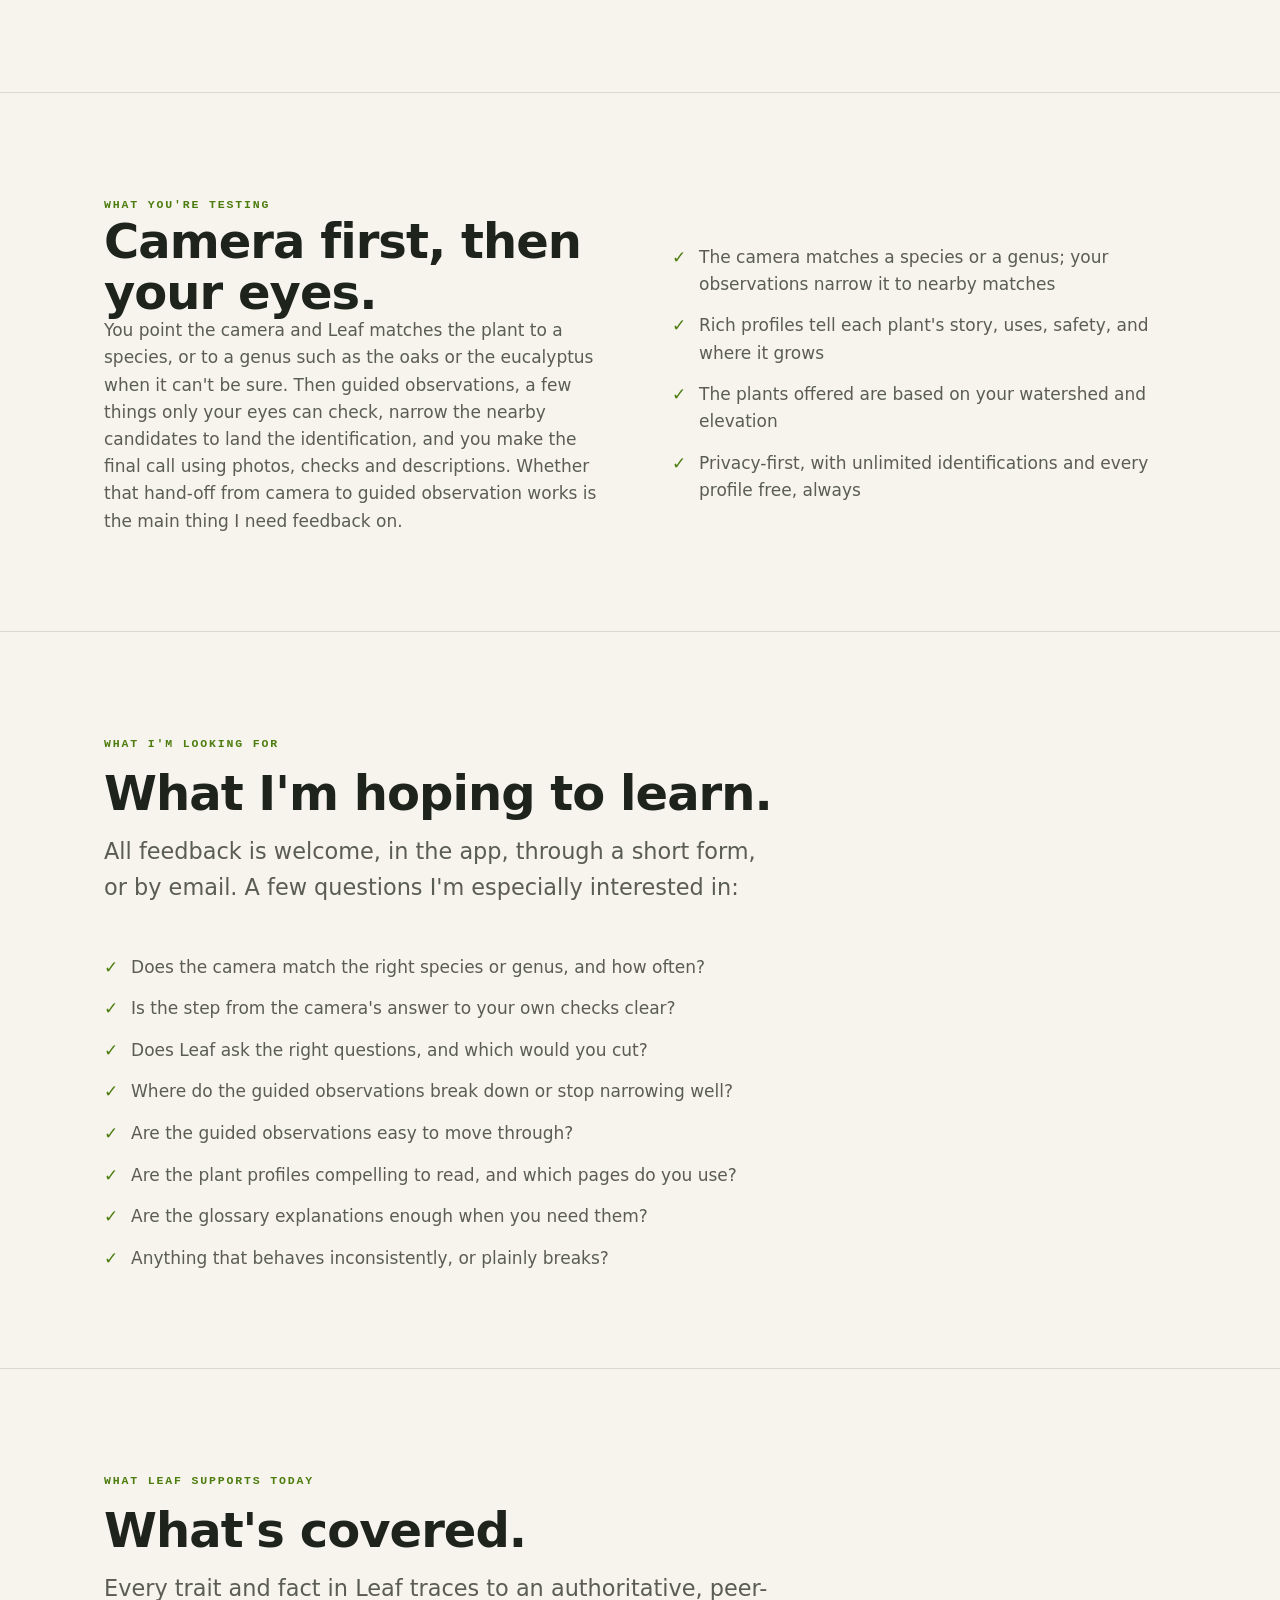
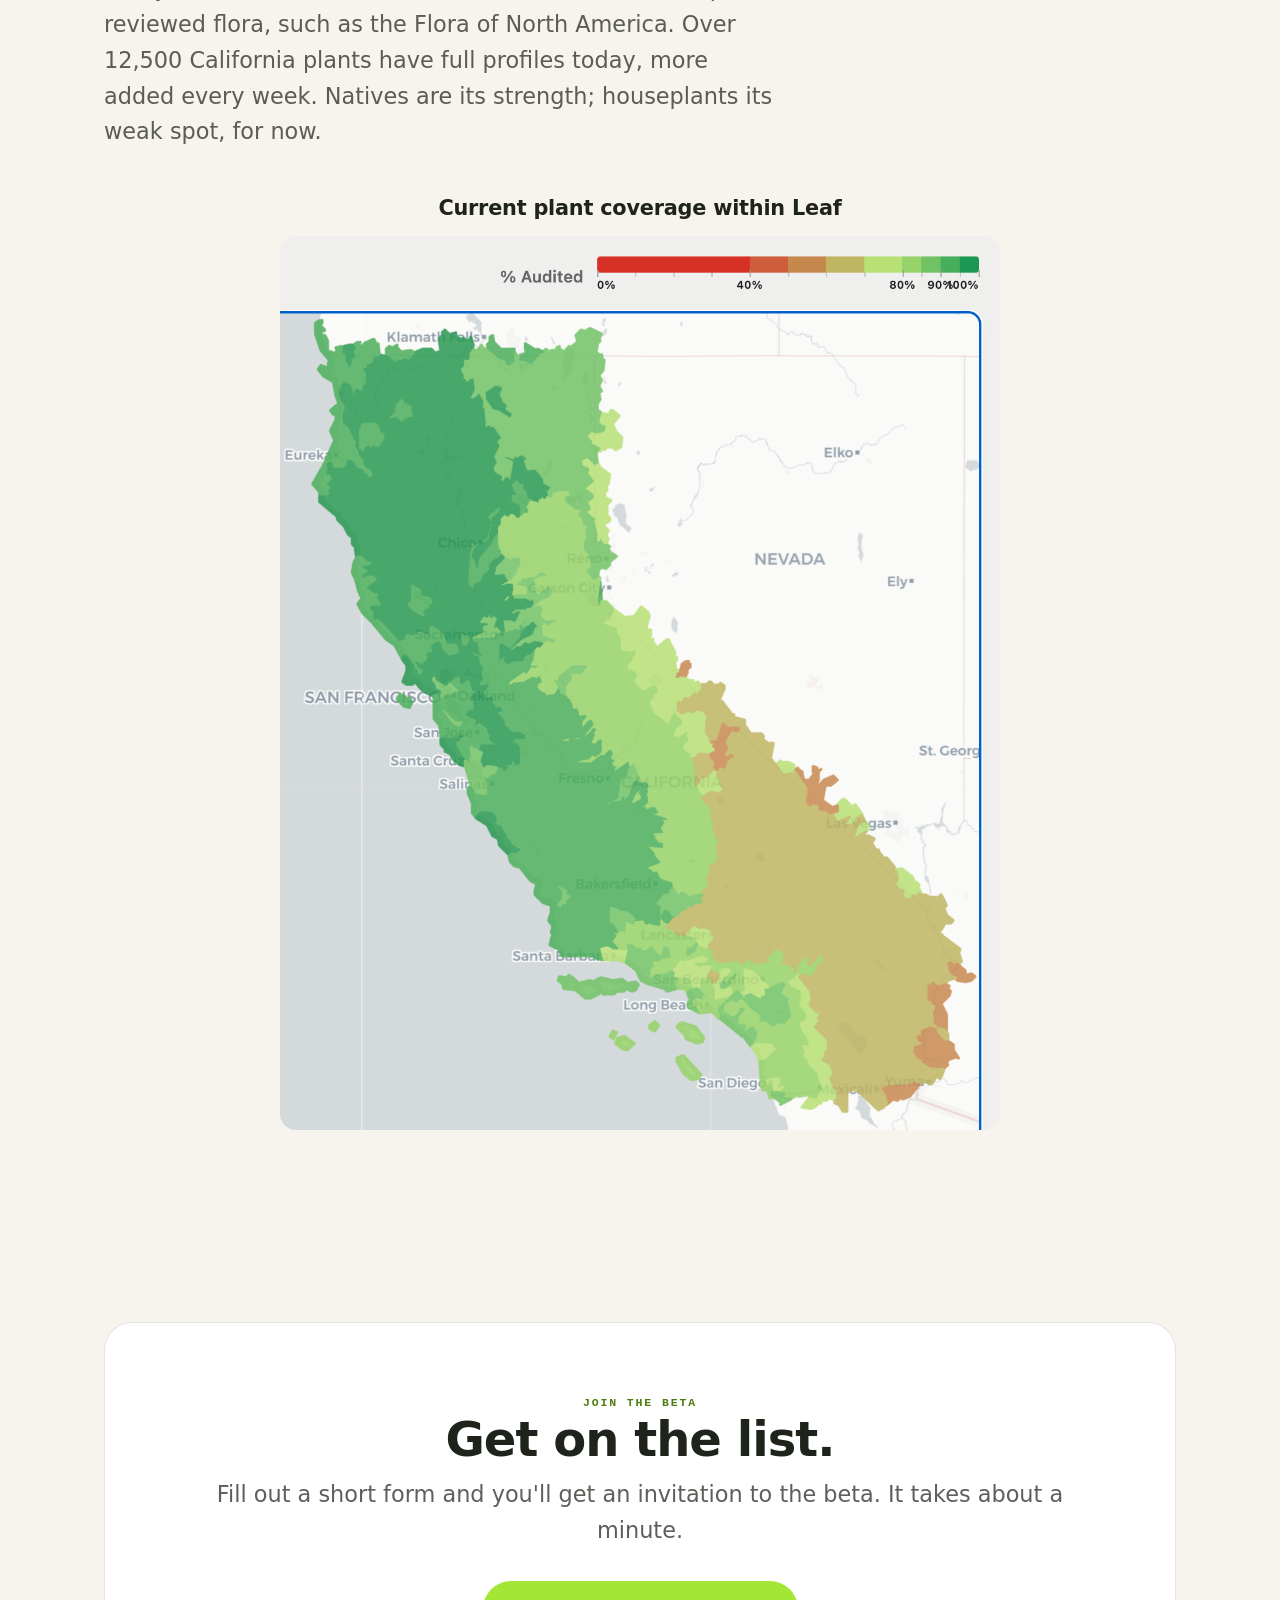
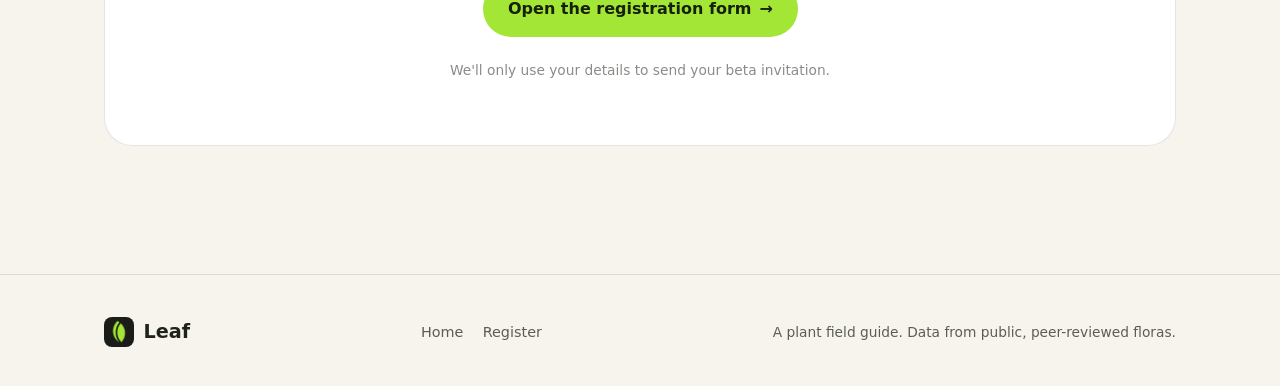
==== commit 01698b68: "Show the camera-first flow and the full profile: camera, guided observations, the call, and every pr" ====
--- a/beta.html
+++ b/beta.html
@@ -3,9 +3,10 @@
 <head>
 <meta charset="utf-8">
 <meta name="viewport" content="width=device-width, initial-scale=1">
-<title>Leaf Beta</title>
-<meta name="description" content="The Leaf beta program. Closed beta is underway now; register for the open beta to be among the first to try Leaf, the location-first plant field guide for California.">
-<meta property="og:title" content="Leaf Beta">
+<title>Leaf Beta Program</title>
+<meta name="description" content="The Leaf beta program. Sign up to test Leaf, the plant field guide for California, and help shape it.">
+<meta property="og:title" content="Leaf Beta Program">
+<meta property="og:description" content="Leaf is in beta. Sign up to test it and help shape it.">
 <meta property="og:type" content="website">
 <link rel="icon" href="leaf-icon.png">
 <link rel="apple-touch-icon" href="leaf-icon.png">
@@ -17,19 +18,60 @@
   <div class="wrap">
     <div class="hero-copy" style="max-width: 62ch;">
       <a class="brand hero-brand" href="index.html"><img src="leaf-icon.png" alt=""> Leaf</a>
-      <h1><span class="em">now in beta</span></h1>
-      <p class="lede">I'm building Leaf and need people to test it. Because identification relies on your own observations rather than a camera, I need to know how that feels to use in practice.</p>
+      <h1>The Leaf <span class="em">beta program.</span></h1>
+      <p class="lede">I'm building Leaf and need people to test it. Leaf pairs the camera with your own observations, and I need to know how that feels to use in practice. Leaf is in beta now, and you can sign up to test it.</p>
       <div class="hero-cta">
-        <a class="btn btn-primary" href="https://forms.gle/doxMxGXL4VbNK1e19" target="_blank" rel="noopener">Try Leaf <span class="arrow">&rarr;</span></a>
+        <a class="btn btn-primary" href="https://forms.gle/doxMxGXL4VbNK1e19" target="_blank" rel="noopener">Join the beta <span class="arrow">&rarr;</span></a>
         <a class="btn btn-ghost" href="index.html">What is Leaf?</a>
       </div>
-      <p class="hero-note">Free to test on iPhones, delivered through Apple TestFlight</p>
+      <p class="hero-note">iPhone, iOS 17+ &middot; delivered through Apple TestFlight</p>
+      <div class="promise-chips"><span>Privacy first</span><span>Works where the signal doesn&rsquo;t</span><span>Unlimited</span><span>Free, no ads</span></div>
     </div>
   </div>
 </header>
 
+<!-- WHERE THINGS STAND -->
+<section class="section">
+  <div class="wrap">
+    <div class="section-head reveal">
+      <span class="eyebrow">Where things stand</span>
+      <h2>Leaf is in beta.</h2>
+      <p class="prose muted">Testers across California are using Leaf now, finding rough edges and sharpening identification. Sign up with the short form and you'll get an invitation to install the app through Apple TestFlight.</p>
+      <p class="prose muted" style="margin-top: 1rem;">Launch is probably a couple of months away. I don't have a firm date for when the beta will end.</p>
+    </div>
+  </div>
+</section>
+  
+<hr class="divider">
 
+  <section class="section">
+  <div class="wrap split">
+    <div class="reveal">
+      <span class="eyebrow">Communication</span>
+      <h2>Staying in touch.</h2>
+      <p class="prose muted">Participants will be added to a Google Group. You can elect to receive emails or go to Groups to see all comms in one place.</p>
+    </div>
+  </div>
+</section>
+  
+<hr class="divider">
 
+<!-- HOW LEAF IS DIFFERENT -->
+<section class="section">
+  <div class="wrap split">
+    <div class="reveal">
+      <span class="eyebrow">What you're testing</span>
+      <h2>Camera first, then your eyes.</h2>
+      <p class="prose muted">You point the camera and Leaf matches the plant to a species, or to a genus such as the oaks or the eucalyptus when it can't be sure. Then guided observations, a few things only your eyes can check, narrow the nearby candidates to land the identification, and you make the final call using photos, checks and descriptions. Whether that hand-off from camera to guided observation works is the main thing I need feedback on.</p>
+    </div>
+    <ul class="badge-list reveal">
+      <li><span class="tick">&#10003;</span> The camera matches a species or a genus; your observations narrow it to nearby matches</li>
+      <li><span class="tick">&#10003;</span> Rich profiles tell each plant's story, uses, safety, and where it grows</li>
+      <li><span class="tick">&#10003;</span> The plants offered are based on your watershed and elevation</li>
+      <li><span class="tick">&#10003;</span> Privacy-first, with unlimited identifications and every profile free, always</li>
+    </ul>
+  </div>
+</section>
 
 <hr class="divider">
 
@@ -42,12 +84,14 @@
       <p class="lede">All feedback is welcome, in the app, through a short form, or by email. A few questions I'm especially interested in:</p>
     </div>
     <ul class="badge-list reveal">
-      <li><span class="tick">&#10003;</span> Does Leaf start you with the right set of traits, and which would you cut?</li>
-      <li><span class="tick">&#10003;</span> Where does trait selection break down or stop narrowing well?</li>
-      <li><span class="tick">&#10003;</span> Is the trait selection screen easy to move through?</li>
-      <li><span class="tick">&#10003;</span> Are the plant profiles compelling to read?</li>
+      <li><span class="tick">&#10003;</span> Does the camera match the right species or genus, and how often?</li>
+      <li><span class="tick">&#10003;</span> Is the step from the camera's answer to your own checks clear?</li>
+      <li><span class="tick">&#10003;</span> Does Leaf ask the right questions, and which would you cut?</li>
+      <li><span class="tick">&#10003;</span> Where do the guided observations break down or stop narrowing well?</li>
+      <li><span class="tick">&#10003;</span> Are the guided observations easy to move through?</li>
+      <li><span class="tick">&#10003;</span> Are the plant profiles compelling to read, and which pages do you use?</li>
       <li><span class="tick">&#10003;</span> Are the glossary explanations enough when you need them?</li>
-      <li><span class="tick">&#10003;</span> Are these the droids you've been looking for?</li>
+      <li><span class="tick">&#10003;</span> Anything that behaves inconsistently, or plainly breaks?</li>
     </ul>
   </div>
 </section>
@@ -60,32 +104,12 @@
     <div class="section-head reveal">
       <span class="eyebrow">What Leaf supports today</span>
       <h2>What's covered.</h2>
-      <p class="lede">Every trait and fact in Leaf traces to an authoritative flora. Over 11,000 California plants have full profiles today, more added daily, on the way to the roughly 23,000 recorded growing wild in the state. Natives are its strength; houseplants its weak spot, for now.</p>
+      <p class="lede">Every trait and fact in Leaf traces to an authoritative, peer-reviewed flora, such as the Flora of North America. Over 12,500 California plants have full profiles today, more added every week. Natives are its strength; houseplants its weak spot, for now.</p>
     </div>
-    <div class="split">
-      <div class="reveal">
-        <h3 style="margin-bottom: 0.9rem;">Supported</h3>
-        <div class="tags">
-          <span class="tag on">Broadleaf trees</span>
-          <span class="tag on">Conifers</span>
-          <span class="tag on">Vines</span>
-          <span class="tag on">Shrubs</span>
-          <span class="tag on">Herbaceous</span>
-          <span class="tag on">Wildflowers &amp; forbs</span>
-        </div>
-      </div>
-      <div class="reveal">
-        <h3 style="margin-bottom: 0.9rem;">Not supported yet</h3>
-        <div class="tags">
-          <span class="tag off">Cacti</span>
-          <span class="tag off">Succulents</span>
-          <span class="tag off">Grasses</span>
-          <span class="tag off">Ferns</span>
-          <span class="tag off">Mosses</span>
-        </div>
-      </div>
+    <div class="reveal" style="margin-top: 3rem; text-align: center;">
+      <h3 style="margin-bottom: 1rem;">Current plant coverage within Leaf</h3>
+      <img src="Leaf-coverage-July23.png" alt="Map of current Leaf plant coverage across California" style="max-width: 720px; width: 100%; margin: 0 auto; border-radius: 16px;">
     </div>
-
   </div>
 </section>
 
@@ -93,12 +117,13 @@
 <section class="section cta-band">
   <div class="wrap">
     <div class="inner reveal">
-      <span class="eyebrow">Try Leaf</span>
+      <span class="eyebrow">Join the beta</span>
       <h2>Get on the list.</h2>
-      <p class="lede">Take Leaf for a spin</p>
+      <p class="lede">Fill out a short form and you'll get an invitation to the beta. It takes about a minute.</p>
       <div class="hero-cta">
-        <a class="btn btn-primary" href="https://forms.gle/doxMxGXL4VbNK1e19" target="_blank" rel="noopener">Try Leaf <span class="arrow">&rarr;</span></a>
+        <a class="btn btn-primary" href="https://forms.gle/doxMxGXL4VbNK1e19" target="_blank" rel="noopener">Open the registration form <span class="arrow">&rarr;</span></a>
       </div>
+      <p class="hero-note">We'll only use your details to send your beta invitation.</p>
     </div>
   </div>
 </section>
@@ -108,9 +133,9 @@
     <a class="brand" href="index.html"><img src="leaf-icon.png" alt="Leaf"> Leaf</a>
     <div class="flinks">
       <a href="index.html">Home</a>
-      <a href="https://forms.gle/doxMxGXL4VbNK1e19" target="_blank" rel="noopener">Try Leaf</a>
+      <a href="https://forms.gle/doxMxGXL4VbNK1e19" target="_blank" rel="noopener">Register</a>
     </div>
-    <span class="muted">A consumer plant field guide. Data from public, peer-reviewed floras.</span>
+    <span class="muted">A plant field guide. Data from public, peer-reviewed floras.</span>
   </div>
 </footer>
 
--- a/style.css
+++ b/style.css
@@ -256,3 +256,62 @@
 /* scroll reveal */
 .reveal { opacity: 0; transform: translateY(18px); transition: opacity 0.7s cubic-bezier(0.2,0.8,0.2,1), transform 0.7s cubic-bezier(0.2,0.8,0.2,1); }
 .reveal.in { opacity: 1; transform: none; }
+
+/* ---------- the flow: camera, traits, identification (2026-11-20) ---------- */
+.flow { display: grid; gap: clamp(3rem, 7vw, 5rem); }
+.flow-step { display: grid; grid-template-columns: 1fr 1fr; gap: clamp(2rem, 5vw, 4rem); align-items: center; }
+.flow-step:nth-child(even) .flow-copy { order: 2; }
+.flow-copy .num {
+  font-family: var(--display); font-weight: 700; font-size: 1rem; color: var(--lime-ink);
+  width: 34px; height: 34px; border-radius: 10px; background: var(--lime); display: grid; place-items: center; margin-bottom: 1rem;
+}
+.flow-copy h3 { font-size: clamp(1.5rem, 3vw, 2rem); margin-bottom: 0.8rem; }
+.flow-copy p { color: var(--paper-70); max-width: 52ch; }
+.flow-copy p + p { margin-top: 0.8rem; }
+.flow-shots { display: flex; gap: 18px; justify-content: center; align-items: flex-start; flex-wrap: wrap; }
+.flow-shots .phone-sm:nth-child(2) { margin-top: 2.2rem; }
+.shot-slot {
+  width: 216px; aspect-ratio: 820 / 1782; border-radius: 36px; border: 2px dashed var(--border);
+  display: grid; place-items: center; text-align: center; padding: 1.5rem; color: var(--paper-46); font-size: 0.85rem;
+}
+@media (max-width: 780px) {
+  .flow-step { grid-template-columns: 1fr; }
+  .flow-step:nth-child(even) .flow-copy { order: 0; }
+  .flow-shots .phone-sm:nth-child(2) { margin-top: 0; }
+}
+
+/* ---------- the profile's pages ---------- */
+.page-grid { display: grid; grid-template-columns: repeat(3, 1fr); gap: 18px; }
+.page-card {
+  background: var(--moss); border: 1px solid var(--border-soft); border-radius: var(--radius);
+  padding: 1.6rem; display: grid; gap: 1rem; align-content: start; min-width: 0;
+}
+.page-card .phone-sm { margin: 0 auto; }
+.page-card h3 { font-size: 1.15rem; }
+.page-card p { color: var(--paper-70); font-size: 0.95rem; }
+.page-card .eyebrow { display: block; }
+.page-list { display: grid; grid-template-columns: repeat(auto-fit, minmax(220px, 1fr)); gap: 18px; margin-top: 18px; }
+.page-list .page-card { padding: 1.4rem; }
+@media (max-width: 960px) { .page-grid { grid-template-columns: repeat(2, 1fr); } }
+@media (max-width: 600px) { .page-grid { grid-template-columns: 1fr; } }
+
+/* ---------- the four promises (2026-11-20) ---------- */
+.promises { padding-top: 0; }
+.promise-grid { display: grid; grid-template-columns: repeat(4, 1fr); gap: 18px; }
+.promise {
+  background: var(--moss); border: 1px solid var(--border-soft); border-radius: var(--radius);
+  padding: 1.6rem; min-width: 0;
+}
+.promise .ficon {
+  width: 46px; height: 46px; border-radius: 13px; display: grid; place-items: center;
+  font-size: 1.4rem; margin-bottom: 1rem; background: rgba(163,230,53,0.28);
+}
+.promise h3 { font-size: 1.2rem; margin-bottom: 0.4rem; }
+.promise p { color: var(--paper-70); font-size: 0.95rem; }
+@media (max-width: 900px) { .promise-grid { grid-template-columns: 1fr 1fr; } }
+@media (max-width: 480px) { .promise-grid { grid-template-columns: 1fr; } }
+.promise-chips { display: flex; flex-wrap: wrap; gap: 8px; margin-top: 1rem; }
+.promise-chips span {
+  font-family: var(--display); font-weight: 600; font-size: 0.9rem; padding: 0.45rem 0.95rem; border-radius: 999px;
+  background: rgba(163,230,53,0.3); border: 1px solid rgba(77,124,15,0.35); color: var(--fern);
+}
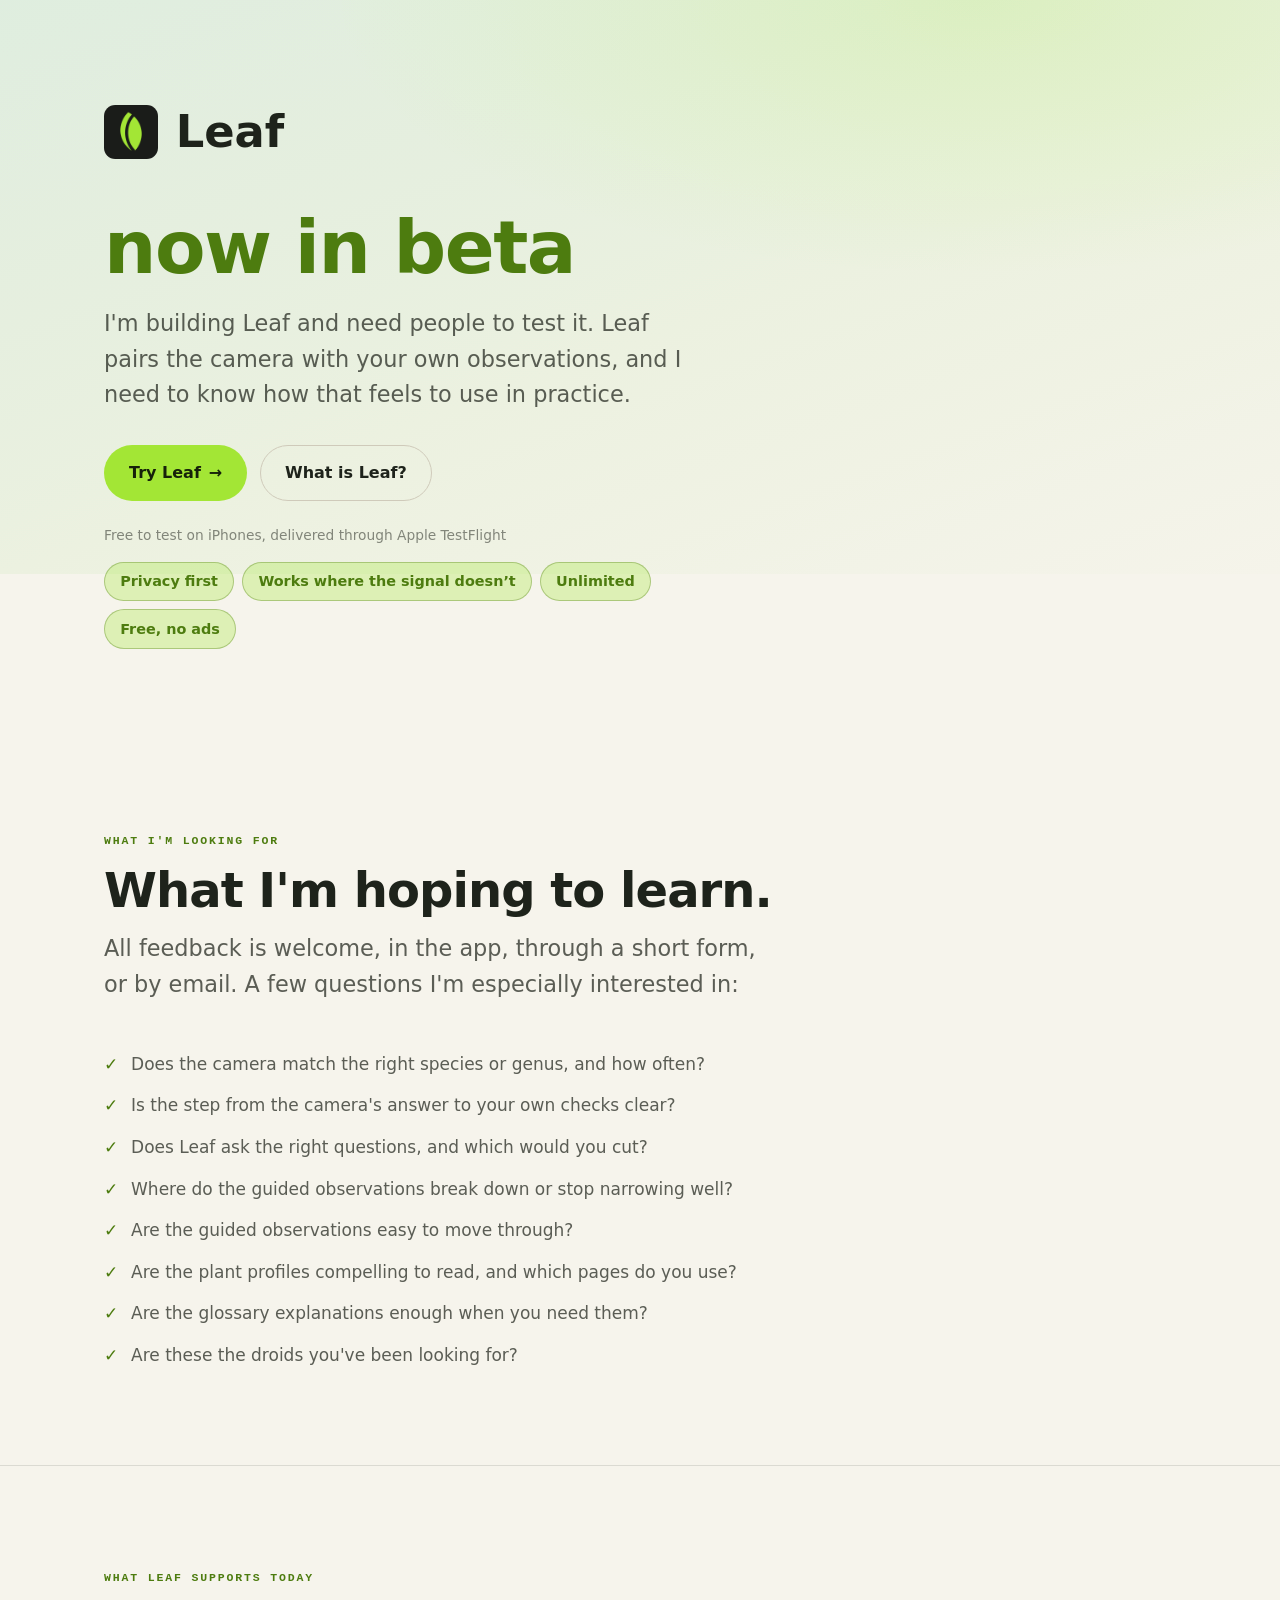
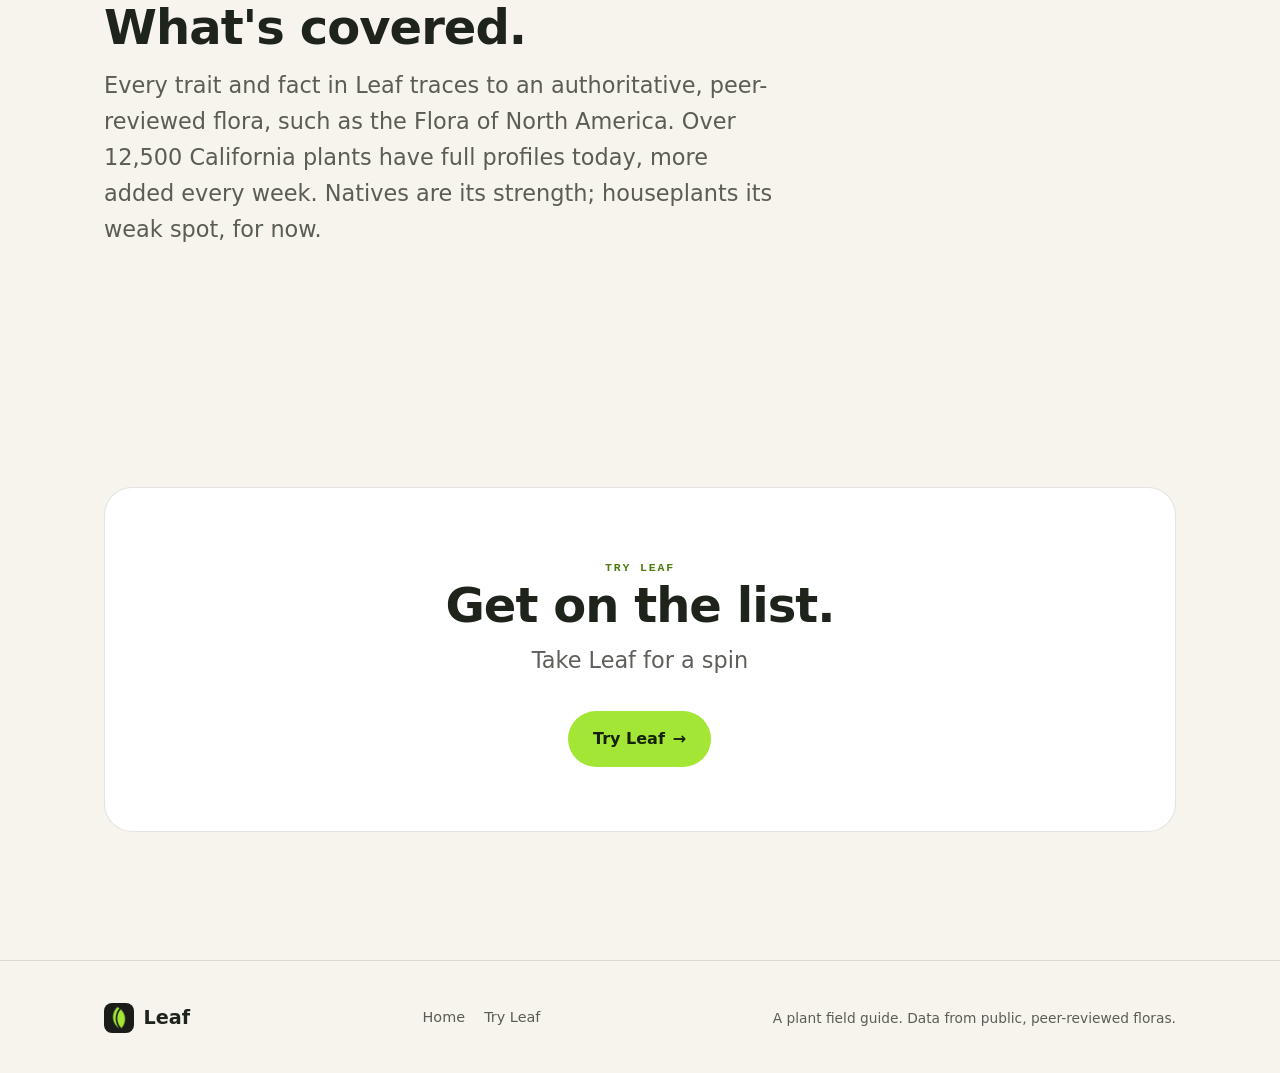
==== commit 01b49081: "Carry the owner's GitHub edits into the new pages Beta: "Leaf Beta" title, the "now in beta" headlin" ====
--- a/beta.html
+++ b/beta.html
@@ -3,10 +3,9 @@
 <head>
 <meta charset="utf-8">
 <meta name="viewport" content="width=device-width, initial-scale=1">
-<title>Leaf Beta Program</title>
+<title>Leaf Beta</title>
 <meta name="description" content="The Leaf beta program. Sign up to test Leaf, the plant field guide for California, and help shape it.">
-<meta property="og:title" content="Leaf Beta Program">
-<meta property="og:description" content="Leaf is in beta. Sign up to test it and help shape it.">
+<meta property="og:title" content="Leaf Beta">
 <meta property="og:type" content="website">
 <link rel="icon" href="leaf-icon.png">
 <link rel="apple-touch-icon" href="leaf-icon.png">
@@ -18,62 +17,17 @@
   <div class="wrap">
     <div class="hero-copy" style="max-width: 62ch;">
       <a class="brand hero-brand" href="index.html"><img src="leaf-icon.png" alt=""> Leaf</a>
-      <h1>The Leaf <span class="em">beta program.</span></h1>
-      <p class="lede">I'm building Leaf and need people to test it. Leaf pairs the camera with your own observations, and I need to know how that feels to use in practice. Leaf is in beta now, and you can sign up to test it.</p>
+      <h1><span class="em">now in beta</span></h1>
+      <p class="lede">I'm building Leaf and need people to test it. Leaf pairs the camera with your own observations, and I need to know how that feels to use in practice.</p>
       <div class="hero-cta">
-        <a class="btn btn-primary" href="https://forms.gle/doxMxGXL4VbNK1e19" target="_blank" rel="noopener">Join the beta <span class="arrow">&rarr;</span></a>
+        <a class="btn btn-primary" href="https://forms.gle/doxMxGXL4VbNK1e19" target="_blank" rel="noopener">Try Leaf <span class="arrow">&rarr;</span></a>
         <a class="btn btn-ghost" href="index.html">What is Leaf?</a>
       </div>
-      <p class="hero-note">iPhone, iOS 17+ &middot; delivered through Apple TestFlight</p>
+      <p class="hero-note">Free to test on iPhones, delivered through Apple TestFlight</p>
       <div class="promise-chips"><span>Privacy first</span><span>Works where the signal doesn&rsquo;t</span><span>Unlimited</span><span>Free, no ads</span></div>
     </div>
   </div>
 </header>
-
-<!-- WHERE THINGS STAND -->
-<section class="section">
-  <div class="wrap">
-    <div class="section-head reveal">
-      <span class="eyebrow">Where things stand</span>
-      <h2>Leaf is in beta.</h2>
-      <p class="prose muted">Testers across California are using Leaf now, finding rough edges and sharpening identification. Sign up with the short form and you'll get an invitation to install the app through Apple TestFlight.</p>
-      <p class="prose muted" style="margin-top: 1rem;">Launch is probably a couple of months away. I don't have a firm date for when the beta will end.</p>
-    </div>
-  </div>
-</section>
-  
-<hr class="divider">
-
-  <section class="section">
-  <div class="wrap split">
-    <div class="reveal">
-      <span class="eyebrow">Communication</span>
-      <h2>Staying in touch.</h2>
-      <p class="prose muted">Participants will be added to a Google Group. You can elect to receive emails or go to Groups to see all comms in one place.</p>
-    </div>
-  </div>
-</section>
-  
-<hr class="divider">
-
-<!-- HOW LEAF IS DIFFERENT -->
-<section class="section">
-  <div class="wrap split">
-    <div class="reveal">
-      <span class="eyebrow">What you're testing</span>
-      <h2>Camera first, then your eyes.</h2>
-      <p class="prose muted">You point the camera and Leaf matches the plant to a species, or to a genus such as the oaks or the eucalyptus when it can't be sure. Then guided observations, a few things only your eyes can check, narrow the nearby candidates to land the identification, and you make the final call using photos, checks and descriptions. Whether that hand-off from camera to guided observation works is the main thing I need feedback on.</p>
-    </div>
-    <ul class="badge-list reveal">
-      <li><span class="tick">&#10003;</span> The camera matches a species or a genus; your observations narrow it to nearby matches</li>
-      <li><span class="tick">&#10003;</span> Rich profiles tell each plant's story, uses, safety, and where it grows</li>
-      <li><span class="tick">&#10003;</span> The plants offered are based on your watershed and elevation</li>
-      <li><span class="tick">&#10003;</span> Privacy-first, with unlimited identifications and every profile free, always</li>
-    </ul>
-  </div>
-</section>
-
-<hr class="divider">
 
 <!-- WHAT I'M LOOKING FOR -->
 <section class="section">
@@ -91,7 +45,7 @@
       <li><span class="tick">&#10003;</span> Are the guided observations easy to move through?</li>
       <li><span class="tick">&#10003;</span> Are the plant profiles compelling to read, and which pages do you use?</li>
       <li><span class="tick">&#10003;</span> Are the glossary explanations enough when you need them?</li>
-      <li><span class="tick">&#10003;</span> Anything that behaves inconsistently, or plainly breaks?</li>
+      <li><span class="tick">&#10003;</span> Are these the droids you've been looking for?</li>
     </ul>
   </div>
 </section>
@@ -106,10 +60,6 @@
       <h2>What's covered.</h2>
       <p class="lede">Every trait and fact in Leaf traces to an authoritative, peer-reviewed flora, such as the Flora of North America. Over 12,500 California plants have full profiles today, more added every week. Natives are its strength; houseplants its weak spot, for now.</p>
     </div>
-    <div class="reveal" style="margin-top: 3rem; text-align: center;">
-      <h3 style="margin-bottom: 1rem;">Current plant coverage within Leaf</h3>
-      <img src="Leaf-coverage-July23.png" alt="Map of current Leaf plant coverage across California" style="max-width: 720px; width: 100%; margin: 0 auto; border-radius: 16px;">
-    </div>
   </div>
 </section>
 
@@ -117,13 +67,12 @@
 <section class="section cta-band">
   <div class="wrap">
     <div class="inner reveal">
-      <span class="eyebrow">Join the beta</span>
+      <span class="eyebrow">Try Leaf</span>
       <h2>Get on the list.</h2>
-      <p class="lede">Fill out a short form and you'll get an invitation to the beta. It takes about a minute.</p>
+      <p class="lede">Take Leaf for a spin</p>
       <div class="hero-cta">
-        <a class="btn btn-primary" href="https://forms.gle/doxMxGXL4VbNK1e19" target="_blank" rel="noopener">Open the registration form <span class="arrow">&rarr;</span></a>
+        <a class="btn btn-primary" href="https://forms.gle/doxMxGXL4VbNK1e19" target="_blank" rel="noopener">Try Leaf <span class="arrow">&rarr;</span></a>
       </div>
-      <p class="hero-note">We'll only use your details to send your beta invitation.</p>
     </div>
   </div>
 </section>
@@ -133,7 +82,7 @@
     <a class="brand" href="index.html"><img src="leaf-icon.png" alt="Leaf"> Leaf</a>
     <div class="flinks">
       <a href="index.html">Home</a>
-      <a href="https://forms.gle/doxMxGXL4VbNK1e19" target="_blank" rel="noopener">Register</a>
+      <a href="https://forms.gle/doxMxGXL4VbNK1e19" target="_blank" rel="noopener">Try Leaf</a>
     </div>
     <span class="muted">A plant field guide. Data from public, peer-reviewed floras.</span>
   </div>
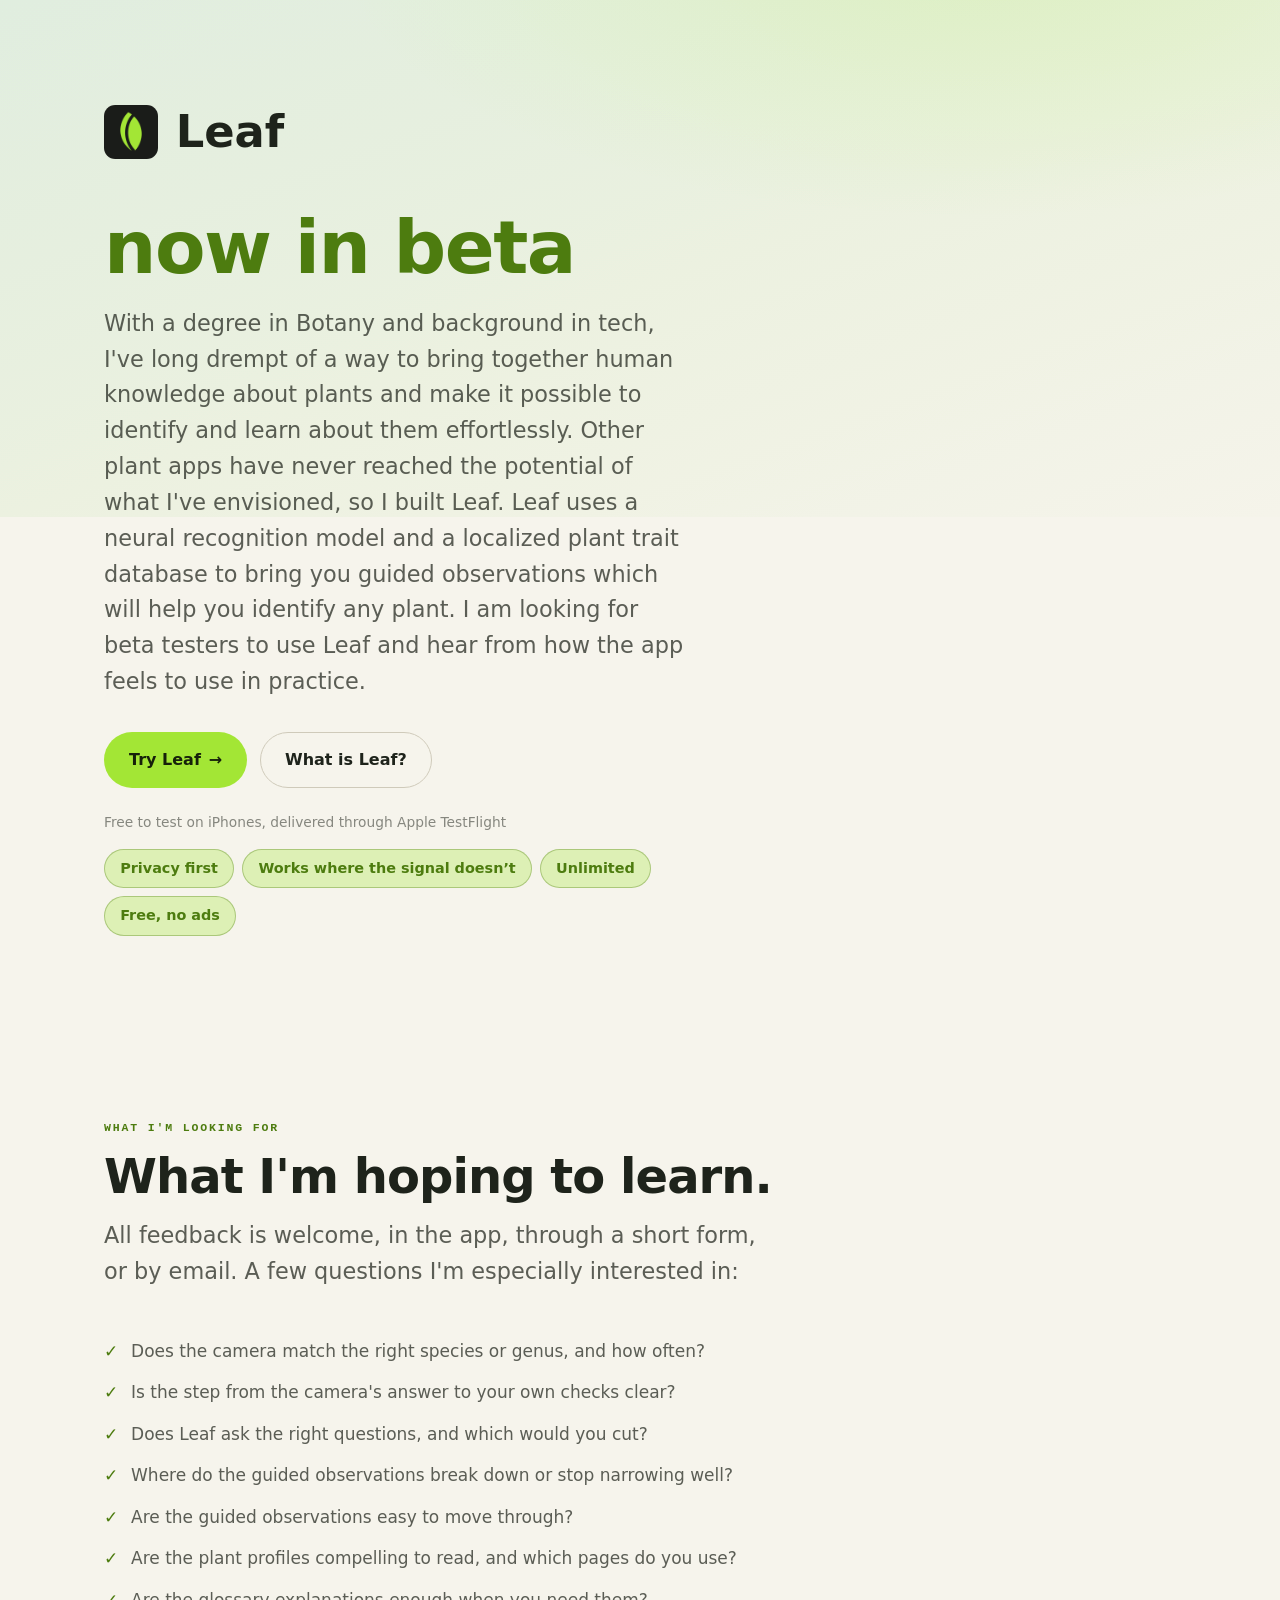
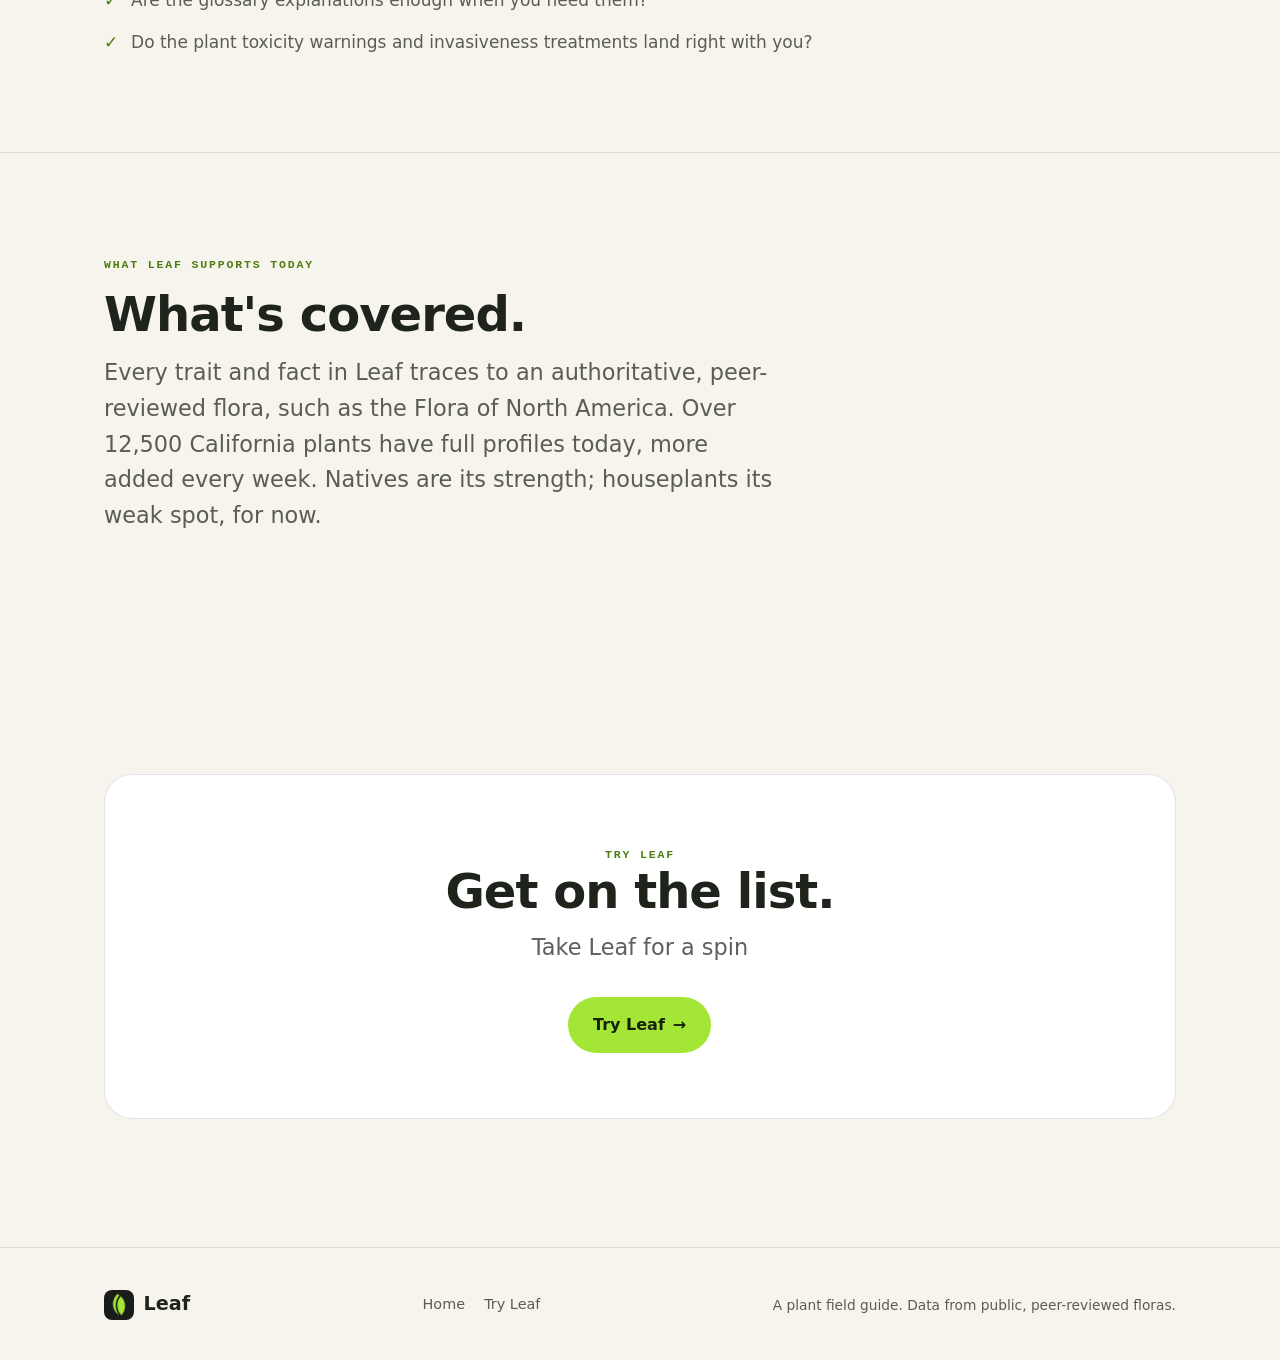
==== commit 9c5ee262: "Revise beta description and feedback question Updated the beta description and changed a feedback qu" ====
--- a/beta.html
+++ b/beta.html
@@ -18,7 +18,7 @@
     <div class="hero-copy" style="max-width: 62ch;">
       <a class="brand hero-brand" href="index.html"><img src="leaf-icon.png" alt=""> Leaf</a>
       <h1><span class="em">now in beta</span></h1>
-      <p class="lede">I'm building Leaf and need people to test it. Leaf pairs the camera with your own observations, and I need to know how that feels to use in practice.</p>
+      <p class="lede">With a degree in Botany and background in tech, I've long drempt of a way to bring together human knowledge about plants and make it possible to identify and learn about them effortlessly. Other plant apps have never reached the potential of what I've envisioned, so I built Leaf. Leaf uses a neural recognition model and a localized plant trait database to bring you guided observations which will help you identify any plant. I am looking for beta testers to use Leaf and hear from how the app feels to use in practice.</p>
       <div class="hero-cta">
         <a class="btn btn-primary" href="https://forms.gle/doxMxGXL4VbNK1e19" target="_blank" rel="noopener">Try Leaf <span class="arrow">&rarr;</span></a>
         <a class="btn btn-ghost" href="index.html">What is Leaf?</a>
@@ -45,7 +45,7 @@
       <li><span class="tick">&#10003;</span> Are the guided observations easy to move through?</li>
       <li><span class="tick">&#10003;</span> Are the plant profiles compelling to read, and which pages do you use?</li>
       <li><span class="tick">&#10003;</span> Are the glossary explanations enough when you need them?</li>
-      <li><span class="tick">&#10003;</span> Are these the droids you've been looking for?</li>
+      <li><span class="tick">&#10003;</span> Do the plant toxicity warnings and invasiveness treatments land right with you?</li>
     </ul>
   </div>
 </section>
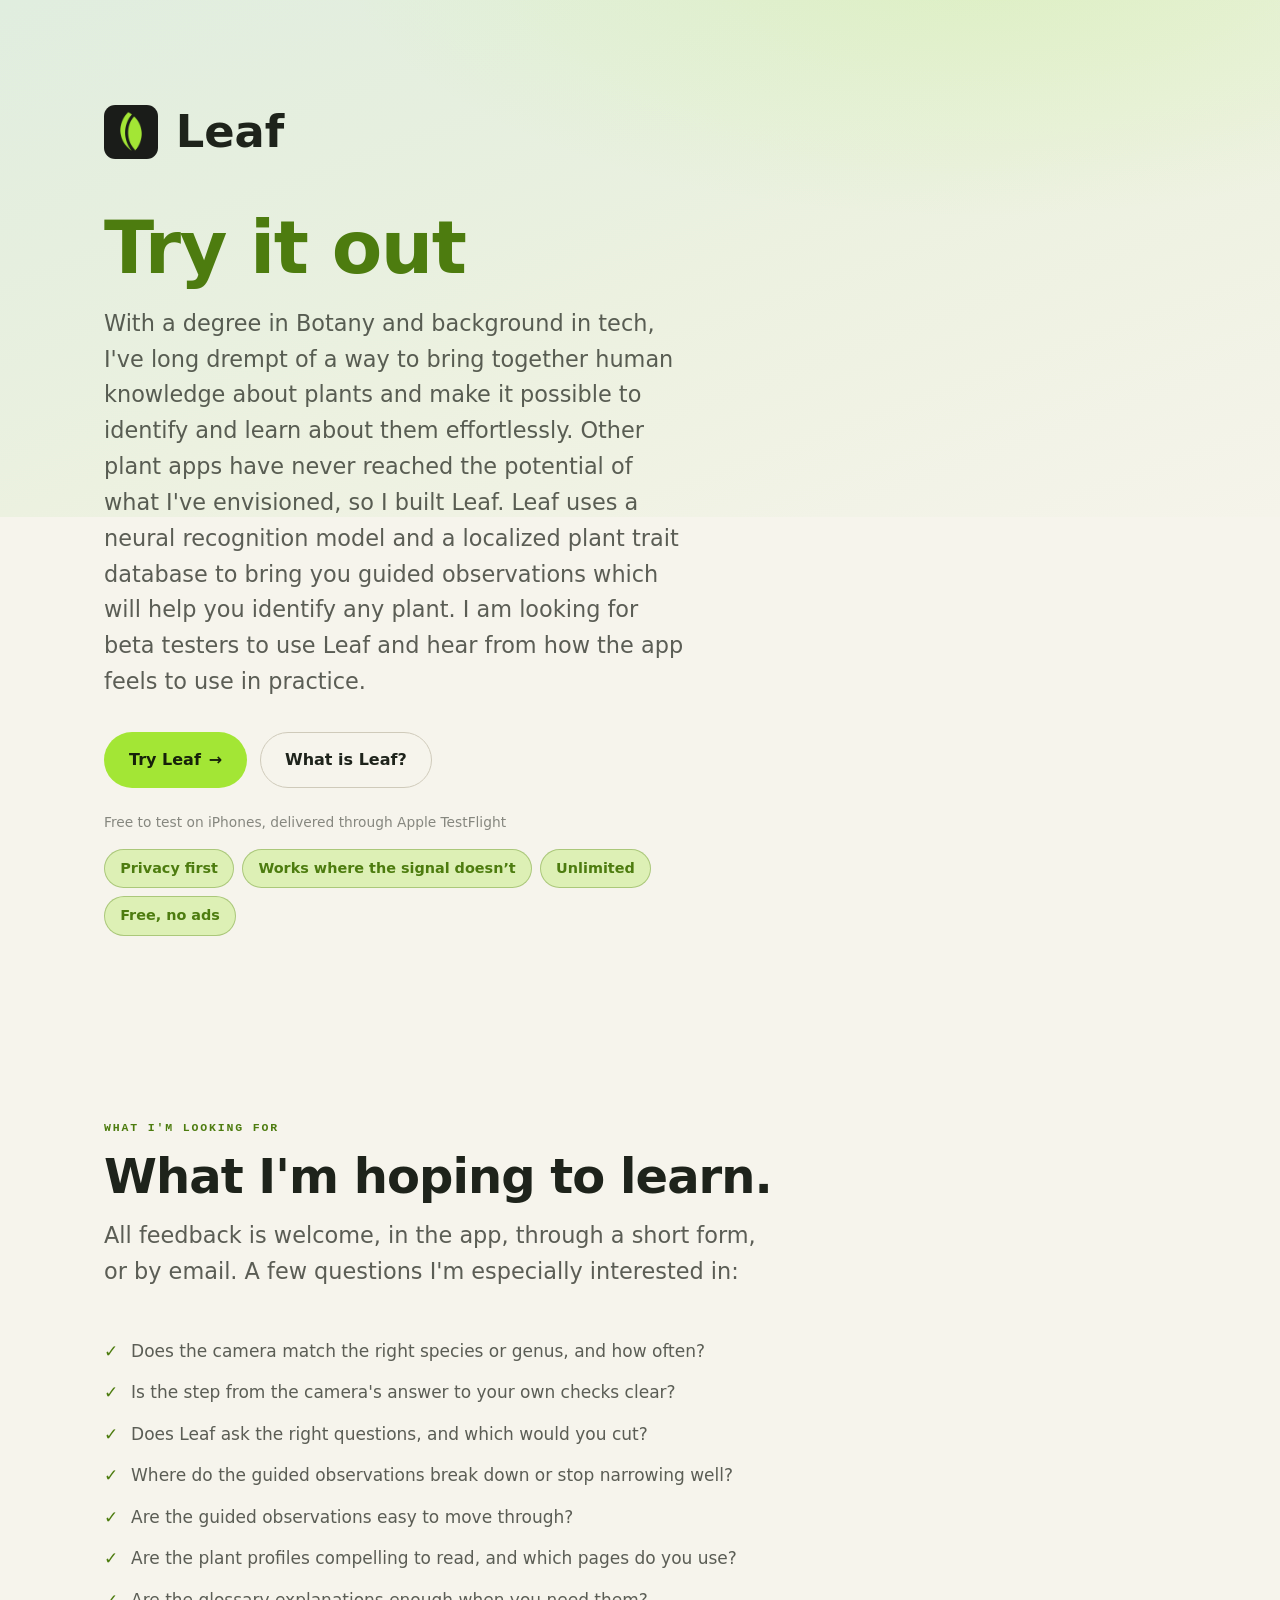
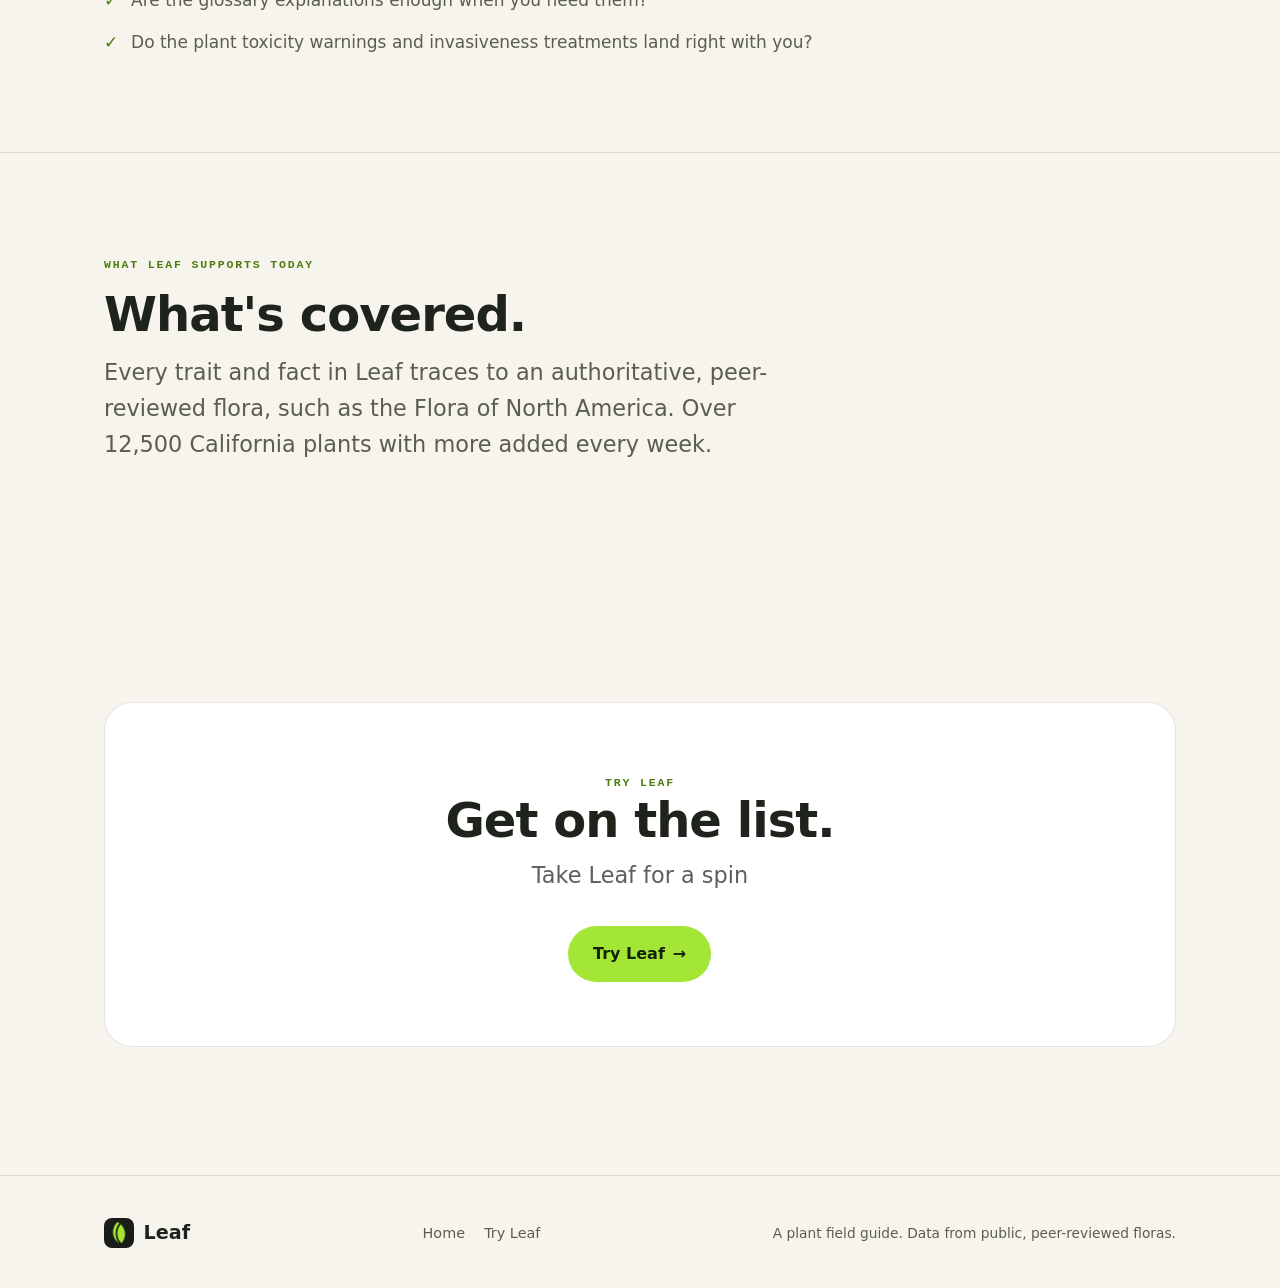
==== commit 3155e717: "Change heading to 'Try it out' and update text Updated the hero section heading and revised the desc" ====
--- a/beta.html
+++ b/beta.html
@@ -17,7 +17,7 @@
   <div class="wrap">
     <div class="hero-copy" style="max-width: 62ch;">
       <a class="brand hero-brand" href="index.html"><img src="leaf-icon.png" alt=""> Leaf</a>
-      <h1><span class="em">now in beta</span></h1>
+      <h1><span class="em">Try it out</span></h1>
       <p class="lede">With a degree in Botany and background in tech, I've long drempt of a way to bring together human knowledge about plants and make it possible to identify and learn about them effortlessly. Other plant apps have never reached the potential of what I've envisioned, so I built Leaf. Leaf uses a neural recognition model and a localized plant trait database to bring you guided observations which will help you identify any plant. I am looking for beta testers to use Leaf and hear from how the app feels to use in practice.</p>
       <div class="hero-cta">
         <a class="btn btn-primary" href="https://forms.gle/doxMxGXL4VbNK1e19" target="_blank" rel="noopener">Try Leaf <span class="arrow">&rarr;</span></a>
@@ -58,7 +58,7 @@
     <div class="section-head reveal">
       <span class="eyebrow">What Leaf supports today</span>
       <h2>What's covered.</h2>
-      <p class="lede">Every trait and fact in Leaf traces to an authoritative, peer-reviewed flora, such as the Flora of North America. Over 12,500 California plants have full profiles today, more added every week. Natives are its strength; houseplants its weak spot, for now.</p>
+      <p class="lede">Every trait and fact in Leaf traces to an authoritative, peer-reviewed flora, such as the Flora of North America. Over 12,500 California plants with more added every week.</p>
     </div>
   </div>
 </section>
